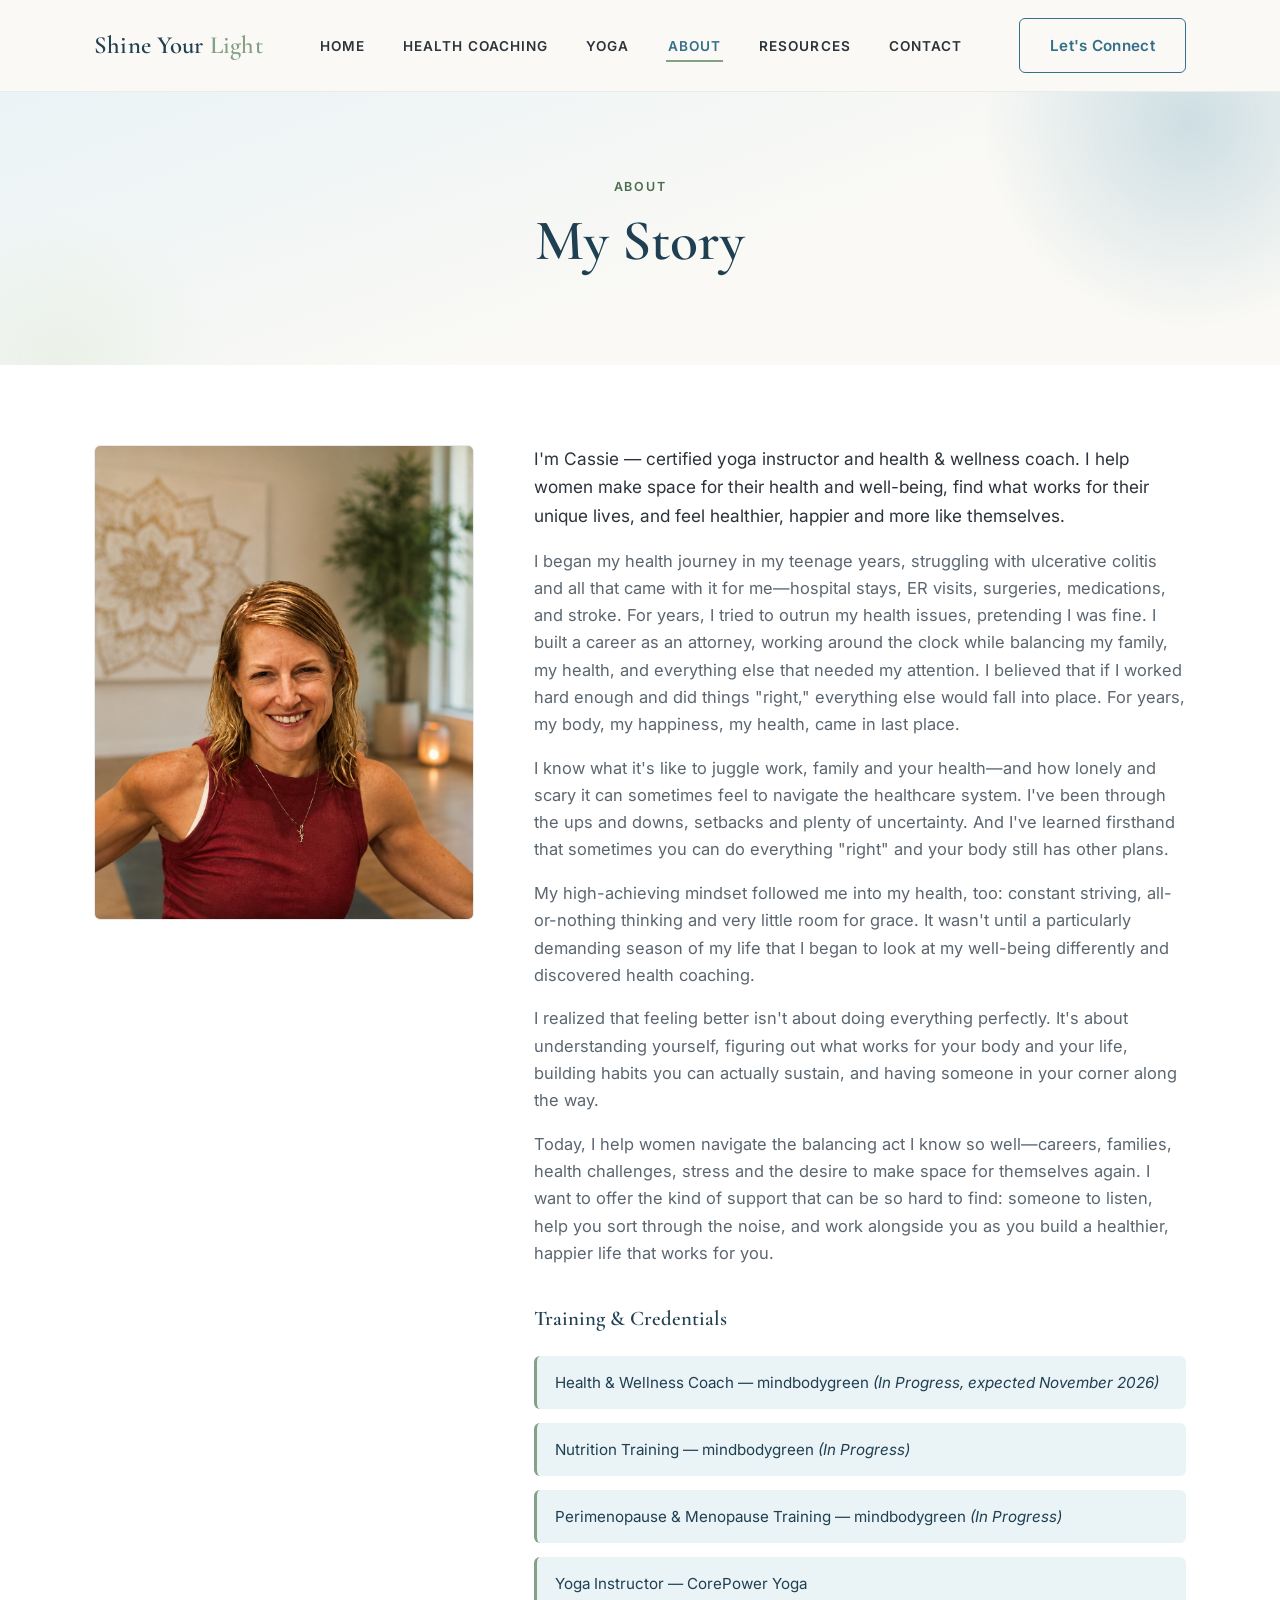
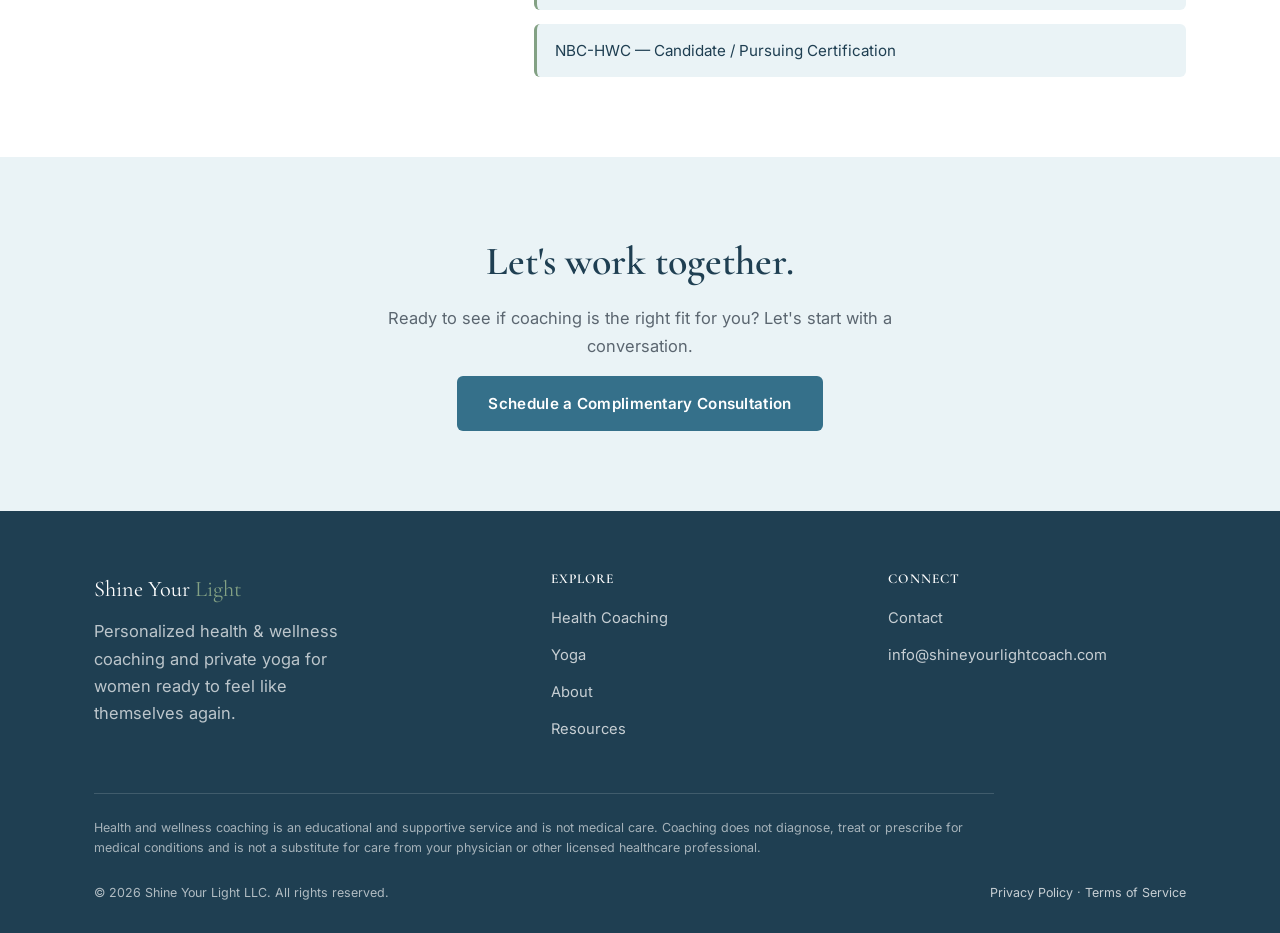
==== about.html @ 63ad8acf "Fix tense typo: "I believe" -> "I believed" Co-Authored-By: Claude Sonnet 5 <noreply@anthropic.com>" ====
<!DOCTYPE html>
<html lang="en">
<head>
<meta charset="UTF-8" />
<meta name="viewport" content="width=device-width, initial-scale=1.0" />
<title>About | Shine Your Light</title>
<link rel="preconnect" href="https://fonts.googleapis.com">
<link href="https://fonts.googleapis.com/css2?family=Cormorant+Garamond:wght@500;600;700&family=Inter:wght@400;500;600;700&display=swap" rel="stylesheet">
<link rel="stylesheet" href="css/style.css">
</head>
<body>

<a href="#main" class="skip-link">Skip to main content</a>

<header class="site-header">
  <div class="nav-wrap">
    <a href="index.html" class="logo">Shine Your <span>Light</span></a>
    <nav>
      <ul class="nav-links" id="primary-nav">
        <li><a href="index.html">Home</a></li>
        <li><a href="coaching.html">Health Coaching</a></li>
        <li><a href="yoga.html">Yoga</a></li>
        <li><a href="about.html" class="active">About</a></li>
        <li><a href="resources.html">Resources</a></li>
        <li><a href="contact.html">Contact</a></li>
      </ul>
    </nav>
    <div class="nav-cta">
      <a href="contact.html" class="btn btn-outline">Let's Connect</a>
      <button class="nav-toggle" aria-label="Toggle menu" aria-expanded="false" aria-controls="primary-nav">
        <span></span><span></span><span></span>
      </button>
    </div>
  </div>
</header>

<main id="main">

<section class="hero hero-sm">
  <div class="hero-inner">
    <div class="eyebrow">About</div>
    <h1>My Story</h1>
  </div>
</section>

<section class="section-alt">
  <div class="container">
    <div class="about-grid">
      <img class="about-photo" src="images/cassie-portrait.png" alt="Cassie Scherer smiling on a yoga mat">
      <div>
        <p style="font-size:1.08rem; color:var(--charcoal);">I'm Cassie &mdash; certified yoga instructor and health &amp; wellness coach. I help women make space for their health and well-being, find what works for their unique lives, and feel healthier, happier and more like themselves.</p>
        <p>I began my health journey in my teenage years, struggling with ulcerative colitis and all that came with it for me&mdash;hospital stays, ER visits, surgeries, medications, and stroke. For years, I tried to outrun my health issues, pretending I was fine. I built a career as an attorney, working around the clock while balancing my family, my health, and everything else that needed my attention. I believed that if I worked hard enough and did things "right," everything else would fall into place. For years, my body, my happiness, my health, came in last place.</p>
        <p>I know what it's like to juggle work, family and your health&mdash;and how lonely and scary it can sometimes feel to navigate the healthcare system. I've been through the ups and downs, setbacks and plenty of uncertainty. And I've learned firsthand that sometimes you can do everything "right" and your body still has other plans.</p>
        <p>My high-achieving mindset followed me into my health, too: constant striving, all-or-nothing thinking and very little room for grace. It wasn't until a particularly demanding season of my life that I began to look at my well-being differently and discovered health coaching.</p>
        <p>I realized that feeling better isn't about doing everything perfectly. It's about understanding yourself, figuring out what works for your body and your life, building habits you can actually sustain, and having someone in your corner along the way.</p>
        <p>Today, I help women navigate the balancing act I know so well&mdash;careers, families, health challenges, stress and the desire to make space for themselves again. I want to offer the kind of support that can be so hard to find: someone to listen, help you sort through the noise, and work alongside you as you build a healthier, happier life that works for you.</p>

        <h3 style="margin-top:40px;">Training &amp; Credentials</h3>
        <ul class="credentials">
          <li>Health &amp; Wellness Coach &mdash; mindbodygreen <em>(In Progress, expected November 2026)</em></li>
          <li>Nutrition Training &mdash; mindbodygreen <em>(In Progress)</em></li>
          <li>Perimenopause &amp; Menopause Training &mdash; mindbodygreen <em>(In Progress)</em></li>
          <li>Yoga Instructor &mdash; CorePower Yoga</li>
          <li>NBC-HWC &mdash; Candidate / Pursuing Certification</li>
        </ul>
      </div>
    </div>
  </div>
</section>

<section class="section-blue text-center">
  <div class="container" style="max-width:600px;">
    <h2>Let's work together.</h2>
    <p>Ready to see if coaching is the right fit for you? Let's start with a conversation.</p>
    <a href="contact.html" class="btn btn-primary">Schedule a Complimentary Consultation</a>
  </div>
</section>

</main>

<footer class="site-footer">
  <div class="container">
    <div class="footer-grid">
      <div>
        <div class="footer-logo">Shine Your <span>Light</span></div>
        <p style="color:rgba(255,255,255,0.7); max-width:280px;">Personalized health &amp; wellness coaching and private yoga for women ready to feel like themselves again.</p>
      </div>
      <div>
        <h4>Explore</h4>
        <ul>
          <li><a href="coaching.html">Health Coaching</a></li>
          <li><a href="yoga.html">Yoga</a></li>
          <li><a href="about.html">About</a></li>
          <li><a href="resources.html">Resources</a></li>
        </ul>
      </div>
      <div>
        <h4>Connect</h4>
        <ul>
          <li><a href="contact.html">Contact</a></li>
          <li><a href="mailto:info@shineyourlightcoach.com">info@shineyourlightcoach.com</a></li>
        </ul>
      </div>
    </div>
    <p class="footer-scope">Health and wellness coaching is an educational and supportive service and is not medical care. Coaching does not diagnose, treat or prescribe for medical conditions and is not a substitute for care from your physician or other licensed healthcare professional.</p>
    <div class="footer-bottom">
      <span>&copy; 2026 Shine Your Light LLC. All rights reserved.</span>
      <span><a href="privacy.html">Privacy Policy</a> &middot; <a href="terms.html">Terms of Service</a></span>
    </div>
  </div>
</footer>

<script src="js/script.js"></script>
</body>
</html>
---- css/style.css ----
/* ============================================
   Shine Your Light — Stylesheet
   Palette: soothing blue, warm ivory, muted sage
   ============================================ */

:root {
  /* Blues */
  --blue-deep: #1f3f52;
  --blue-primary: #35708a;
  --blue-mid: #5a8fa6;
  --blue-light: #a9c8d4;
  --blue-mist: #eaf3f6;

  /* Green (used sparingly) */
  --sage: #83a184;
  --sage-light: #e7eee3;
  --sage-text: #4d6b4e; /* darker variant for small text, meets 4.5:1 contrast on light backgrounds */

  /* Neutrals */
  --ivory: #faf9f5;
  --white: #ffffff;
  --charcoal: #2c333a;
  --charcoal-light: #5b6670;

  /* Type */
  --font-heading: 'Cormorant Garamond', Georgia, serif;
  --font-body: 'Inter', -apple-system, BlinkMacSystemFont, 'Segoe UI', sans-serif;

  --max-width: 1140px;
  --radius: 6px;
}

* { box-sizing: border-box; }

html { scroll-behavior: smooth; }

body {
  margin: 0;
  font-family: var(--font-body);
  color: var(--charcoal);
  background: var(--ivory);
  line-height: 1.65;
  font-size: 16.5px;
}

img { max-width: 100%; display: block; }

a { color: inherit; text-decoration: none; }

h1, h2, h3, h4 {
  font-family: var(--font-heading);
  font-weight: 600;
  color: var(--blue-deep);
  line-height: 1.2;
  margin: 0 0 0.5em;
}

h1 { font-size: clamp(2.4rem, 5vw, 3.6rem); font-weight: 600; }
h2 { font-size: clamp(1.8rem, 3.2vw, 2.5rem); }
h3 { font-size: 1.3rem; }

p { margin: 0 0 1em; color: var(--charcoal-light); }

.container {
  max-width: var(--max-width);
  margin: 0 auto;
  padding: 0 24px;
}

.eyebrow {
  display: inline-block;
  font-family: var(--font-body);
  font-size: 0.78rem;
  letter-spacing: 0.14em;
  text-transform: uppercase;
  color: var(--sage-text);
  font-weight: 600;
  margin-bottom: 0.75em;
}

/* ---------- Accessibility helpers ---------- */
.skip-link {
  position: absolute;
  left: -9999px;
  top: 0;
  z-index: 200;
  background: var(--blue-deep);
  color: var(--white);
  padding: 12px 20px;
  font-size: 0.9rem;
  font-weight: 600;
  border-radius: 0 0 var(--radius) 0;
}
.skip-link:focus {
  left: 0;
}

a:focus-visible,
button:focus-visible {
  outline: 2.5px solid var(--blue-primary);
  outline-offset: 2px;
}

/* ---------- Buttons ---------- */
.btn {
  display: inline-block;
  padding: 14px 30px;
  border-radius: var(--radius);
  font-size: 0.95rem;
  font-weight: 600;
  letter-spacing: 0.02em;
  cursor: pointer;
  border: 1.5px solid transparent;
  transition: all 0.2s ease;
}

.btn-primary {
  background: var(--blue-primary);
  color: var(--white);
}
.btn-primary:hover { background: var(--blue-deep); }

.btn-outline {
  background: transparent;
  border-color: var(--blue-primary);
  color: var(--blue-primary);
}
.btn-outline:hover {
  background: var(--blue-primary);
  color: var(--white);
}

.btn-light {
  background: var(--white);
  color: var(--blue-primary);
}
.btn-light:hover { background: var(--blue-mist); }

/* ---------- Header / Nav ---------- */
.site-header {
  position: sticky;
  top: 0;
  z-index: 100;
  background: rgba(250, 249, 245, 0.94);
  backdrop-filter: blur(6px);
  border-bottom: 1px solid rgba(31, 63, 82, 0.08);
}

.nav-wrap {
  display: flex;
  align-items: center;
  justify-content: space-between;
  padding: 18px 24px;
  max-width: var(--max-width);
  margin: 0 auto;
}

.logo {
  font-family: var(--font-heading);
  font-size: 1.55rem;
  font-weight: 600;
  color: var(--blue-deep);
  letter-spacing: 0.01em;
}
.logo span { color: var(--sage); }

.nav-links {
  display: flex;
  gap: 34px;
  list-style: none;
  margin: 0;
  padding: 0;
}

.nav-links a {
  font-size: 0.85rem;
  letter-spacing: 0.08em;
  text-transform: uppercase;
  font-weight: 600;
  color: var(--charcoal);
  padding: 6px 2px;
  border-bottom: 2px solid transparent;
  transition: border-color 0.2s, color 0.2s;
}

.nav-links a:hover,
.nav-links a.active {
  color: var(--blue-primary);
  border-bottom-color: var(--sage);
}

.nav-cta { display: flex; align-items: center; gap: 18px; }

.nav-toggle {
  display: none;
  flex-direction: column;
  gap: 5px;
  background: none;
  border: none;
  cursor: pointer;
  padding: 6px;
}
.nav-toggle span {
  width: 24px;
  height: 2px;
  background: var(--blue-deep);
  display: block;
}

/* ---------- Hero ---------- */
.hero {
  position: relative;
  overflow: hidden;
  padding: 110px 0 90px;
  background: linear-gradient(160deg, var(--blue-mist) 0%, var(--ivory) 60%);
  text-align: center;
}

.hero::before,
.hero::after {
  content: "";
  position: absolute;
  border-radius: 50%;
  filter: blur(0.5px);
  opacity: 0.55;
  z-index: 0;
}
.hero::before {
  width: 420px; height: 420px;
  background: radial-gradient(circle, var(--blue-light) 0%, transparent 70%);
  top: -180px; right: -120px;
}
.hero::after {
  width: 320px; height: 320px;
  background: radial-gradient(circle, var(--sage-light) 0%, transparent 70%);
  bottom: -160px; left: -100px;
  opacity: 0.7;
}

.hero-inner {
  position: relative;
  z-index: 1;
  max-width: 760px;
  margin: 0 auto;
  padding: 0 24px;
}

.hero.hero-sm { padding: 80px 0 60px; }

/* Photo hero variant — real photography, color-graded blue via a light tint
   (kept subtle so text/labels printed in the photos stay legible) */
.hero-photo {
  background-size: cover;
  background-position: center;
  color: var(--white);
}
.hero-photo::before,
.hero-photo::after { display: none; }
.hero-photo .overlay {
  position: absolute;
  inset: 0;
  z-index: 0;
  mix-blend-mode: multiply;
  background:
    linear-gradient(165deg, rgba(31,63,82,0.4) 0%, rgba(53,112,138,0.28) 50%, rgba(31,63,82,0.42) 100%);
}
.hero-photo .hero-inner { z-index: 1; }
.hero-photo .eyebrow { color: var(--blue-light); text-shadow: 0 1px 6px rgba(15,30,40,0.5); }
.hero-photo h1 { color: var(--white); text-shadow: 0 2px 16px rgba(15,30,40,0.55), 0 1px 4px rgba(15,30,40,0.6); }
.hero-photo p.lead { color: rgba(255,255,255,0.95); text-shadow: 0 1px 8px rgba(15,30,40,0.55); }

/* Standalone photo strip — full-width image with no overlaid text, used
   below a text-only hero so on-photo text (e.g. mug wording, book titles)
   always stays fully visible without competing with headline copy for
   the same space. `aspect-ratio` is set per-image inline so the section
   exactly matches the photo's shape at every viewport width — with
   background-size:contain that means zero cropping AND zero empty
   letterbox space (no leftover padding to show through). */
.photo-strip {
  position: relative;
  background-size: contain;
  background-repeat: no-repeat;
  background-position: center;
  padding: 0;
}
.photo-strip .overlay {
  position: absolute;
  inset: 0;
  mix-blend-mode: multiply;
  background: linear-gradient(165deg, rgba(31,63,82,0.4) 0%, rgba(53,112,138,0.28) 50%, rgba(31,63,82,0.42) 100%);
}

/* Photo section band — used for supporting lifestyle imagery */
.section-photo {
  position: relative;
  background-size: cover;
  background-position: center;
  color: var(--white);
}
.section-photo .overlay {
  position: absolute;
  inset: 0;
  mix-blend-mode: multiply;
  background: linear-gradient(165deg, rgba(31,63,82,0.42) 0%, rgba(53,112,138,0.3) 50%, rgba(31,63,82,0.44) 100%);
}
.section-photo .container { position: relative; z-index: 1; }
.section-photo h2 { color: var(--white); text-shadow: 0 2px 16px rgba(15,30,40,0.55), 0 1px 4px rgba(15,30,40,0.6); }
.section-photo p { color: rgba(255,255,255,0.95); text-shadow: 0 1px 8px rgba(15,30,40,0.55); }

.hero p.lead {
  font-size: 1.15rem;
  max-width: 620px;
  margin: 0 auto 2em;
}

/* ---------- Sections ---------- */
section { padding: 80px 0; }
.section-alt { background: var(--white); }
.section-blue { background: var(--blue-mist); }
.section-deep {
  background: var(--blue-deep);
  color: var(--white);
}
.section-deep h2, .section-deep h3 { color: var(--white); }
.section-deep p { color: rgba(255,255,255,0.85); }

.section-head {
  text-align: center;
  max-width: 680px;
  margin: 0 auto 56px;
}

.text-center { text-align: center; }

/* ---------- Cards / Grid ---------- */
.grid {
  display: grid;
  gap: 28px;
  grid-template-columns: repeat(3, 1fr);
}
.grid-2 { grid-template-columns: repeat(2, 1fr); }

.card {
  background: var(--white);
  border-radius: var(--radius);
  padding: 34px 30px;
  border: 1px solid rgba(31, 63, 82, 0.08);
  transition: box-shadow 0.25s, transform 0.25s;
}
.card:hover {
  box-shadow: 0 14px 34px rgba(31, 63, 82, 0.1);
  transform: translateY(-3px);
}

.card .leaf-icon { margin-bottom: 14px; }

.card h3 { margin-bottom: 0.5em; }
.card p { margin-bottom: 0; font-size: 0.96rem; }

/* Process steps */
.steps {
  display: grid;
  grid-template-columns: repeat(3, 1fr);
  gap: 32px;
  position: relative;
}
.step {
  text-align: center;
  padding: 10px;
}
.step-num {
  width: 46px; height: 46px;
  border-radius: 50%;
  background: var(--blue-mist);
  color: var(--blue-primary);
  border: 1.5px solid var(--blue-light);
  display: flex; align-items: center; justify-content: center;
  font-family: var(--font-heading);
  font-weight: 600;
  margin: 0 auto 16px;
}

/* Callout box */
.callout {
  background: var(--sage-light);
  border: 1px solid rgba(131, 161, 132, 0.35);
  border-radius: var(--radius);
  padding: 38px 40px;
  display: flex;
  align-items: center;
  justify-content: space-between;
  gap: 24px;
  flex-wrap: wrap;
}
.callout h3 { margin-bottom: 4px; }
.callout p { margin-bottom: 0; }

/* Program cards */
.program-card {
  background: var(--white);
  border-radius: var(--radius);
  padding: 44px;
  border: 1px solid rgba(31,63,82,0.08);
}
.program-card.featured {
  border: 2px solid var(--blue-primary);
  position: relative;
}
.badge {
  display: inline-block;
  background: var(--blue-primary);
  color: var(--white);
  font-size: 0.7rem;
  letter-spacing: 0.08em;
  text-transform: uppercase;
  font-weight: 700;
  padding: 5px 12px;
  border-radius: 30px;
  margin-bottom: 18px;
}
.badge-outline {
  background: transparent;
  border: 1.5px solid var(--sage);
  color: var(--sage-text);
}
.program-card ul {
  list-style: none;
  padding: 0;
  margin: 22px 0 28px;
}
.program-card li {
  padding: 9px 0 9px 28px;
  position: relative;
  color: var(--charcoal-light);
  border-bottom: 1px solid rgba(31,63,82,0.06);
}
.program-card li:last-child { border-bottom: none; }
.program-card li::before {
  content: "";
  position: absolute;
  left: 0; top: 16px;
  width: 8px; height: 8px;
  border-radius: 50%;
  background: var(--sage);
}

/* About */
.about-grid {
  display: grid;
  grid-template-columns: 380px 1fr;
  gap: 60px;
  align-items: start;
}
.about-photo {
  width: 100%;
  aspect-ratio: 4/5;
  object-fit: cover;
  object-position: center top;
  border-radius: var(--radius);
  border: 1px solid rgba(31,63,82,0.1);
}

.credentials {
  list-style: none;
  padding: 0;
  margin: 24px 0 0;
  display: grid;
  gap: 14px;
}
.credentials li {
  padding: 14px 18px;
  background: var(--blue-mist);
  border-radius: var(--radius);
  font-size: 0.95rem;
  color: var(--blue-deep);
  border-left: 3px solid var(--sage);
}

/* Contact */
.contact-grid {
  display: grid;
  grid-template-columns: 1fr 1fr;
  gap: 60px;
}
.form-group { margin-bottom: 20px; }
.form-group label {
  display: block;
  font-size: 0.85rem;
  font-weight: 600;
  margin-bottom: 6px;
  color: var(--blue-deep);
}
.form-group input,
.form-group textarea {
  width: 100%;
  padding: 12px 14px;
  border: 1.5px solid var(--blue-light);
  border-radius: var(--radius);
  font-family: var(--font-body);
  font-size: 0.95rem;
  background: var(--white);
  color: var(--charcoal);
}
.form-group input:focus,
.form-group textarea:focus {
  outline: none;
  border-color: var(--blue-primary);
  box-shadow: 0 0 0 3px rgba(53, 112, 138, 0.3);
}

.contact-info-card {
  background: var(--blue-mist);
  border-radius: var(--radius);
  padding: 36px;
}
.contact-info-card h3 { margin-bottom: 18px; }
.contact-info-card .info-row {
  margin-bottom: 16px;
  font-size: 0.95rem;
}
.contact-info-card .info-row strong {
  display: block;
  color: var(--blue-deep);
  font-size: 0.78rem;
  letter-spacing: 0.06em;
  text-transform: uppercase;
  margin-bottom: 3px;
}

.note-placeholder {
  font-size: 0.82rem;
  color: var(--charcoal-light);
  background: rgba(255,255,255,0.6);
  border: 1px dashed var(--blue-light);
  border-radius: var(--radius);
  padding: 10px 14px;
  margin-top: 10px;
}

/* Resources */
.resource-card {
  text-align: center;
  padding-top: 40px;
}
.coming-soon-tag {
  display: inline-block;
  font-size: 0.7rem;
  letter-spacing: 0.08em;
  text-transform: uppercase;
  color: var(--sage-text);
  font-weight: 700;
  border: 1px solid var(--sage);
  border-radius: 30px;
  padding: 4px 12px;
  margin-bottom: 14px;
}

/* ---------- Scope statement ---------- */
.scope-statement {
  font-size: 0.82rem;
  color: var(--charcoal-light);
  max-width: 760px;
  margin: 0 auto;
  padding-top: 28px;
  border-top: 1px solid rgba(31,63,82,0.12);
  text-align: center;
}

/* ---------- Footer ---------- */
.site-footer {
  background: var(--blue-deep);
  color: rgba(255,255,255,0.85);
  padding: 60px 0 30px;
}
.footer-grid {
  display: grid;
  grid-template-columns: 1.4fr 1fr 1fr;
  gap: 40px;
  margin-bottom: 40px;
}
.footer-logo {
  font-family: var(--font-heading);
  font-size: 1.4rem;
  color: var(--white);
  margin-bottom: 10px;
}
.footer-logo span { color: var(--sage); }
.footer-grid h4 {
  color: var(--white);
  font-size: 0.85rem;
  letter-spacing: 0.08em;
  text-transform: uppercase;
  margin-bottom: 16px;
}
.footer-grid ul { list-style: none; padding: 0; margin: 0; }
.footer-grid li { margin-bottom: 10px; }
.footer-grid a { color: rgba(255,255,255,0.75); font-size: 0.92rem; }
.footer-grid a:hover { color: var(--white); }

.footer-scope {
  font-size: 0.78rem;
  color: rgba(255,255,255,0.6);
  border-top: 1px solid rgba(255,255,255,0.15);
  padding-top: 24px;
  max-width: 900px;
}

.footer-bottom {
  margin-top: 24px;
  font-size: 0.78rem;
  color: rgba(255,255,255,0.65);
  display: flex;
  justify-content: space-between;
  flex-wrap: wrap;
  gap: 10px;
}
.footer-bottom a { color: rgba(255,255,255,0.75); }
.footer-bottom a:hover { color: var(--white); }

/* ---------- Responsive ---------- */
@media (max-width: 900px) {
  .grid { grid-template-columns: repeat(2, 1fr); }
  .about-grid { grid-template-columns: 1fr; }
  .about-photo { max-width: 340px; margin: 0 auto; }
  .contact-grid { grid-template-columns: 1fr; }
  .footer-grid { grid-template-columns: 1fr 1fr; }
  .steps { grid-template-columns: 1fr; }
}

@media (max-width: 720px) {
  .nav-links, .nav-cta .btn-outline { display: none; }
  .nav-toggle { display: flex; }
  .nav-wrap.open .nav-links {
    display: flex;
    flex-direction: column;
    position: absolute;
    top: 100%; left: 0; right: 0;
    background: var(--ivory);
    padding: 20px 24px;
    gap: 18px;
    border-bottom: 1px solid rgba(31,63,82,0.1);
  }
  .grid { grid-template-columns: 1fr; }
  .footer-grid { grid-template-columns: 1fr; }
  .callout { flex-direction: column; align-items: flex-start; text-align: left; }
  section { padding: 60px 0; }
  .hero { padding: 90px 0 60px; }
}
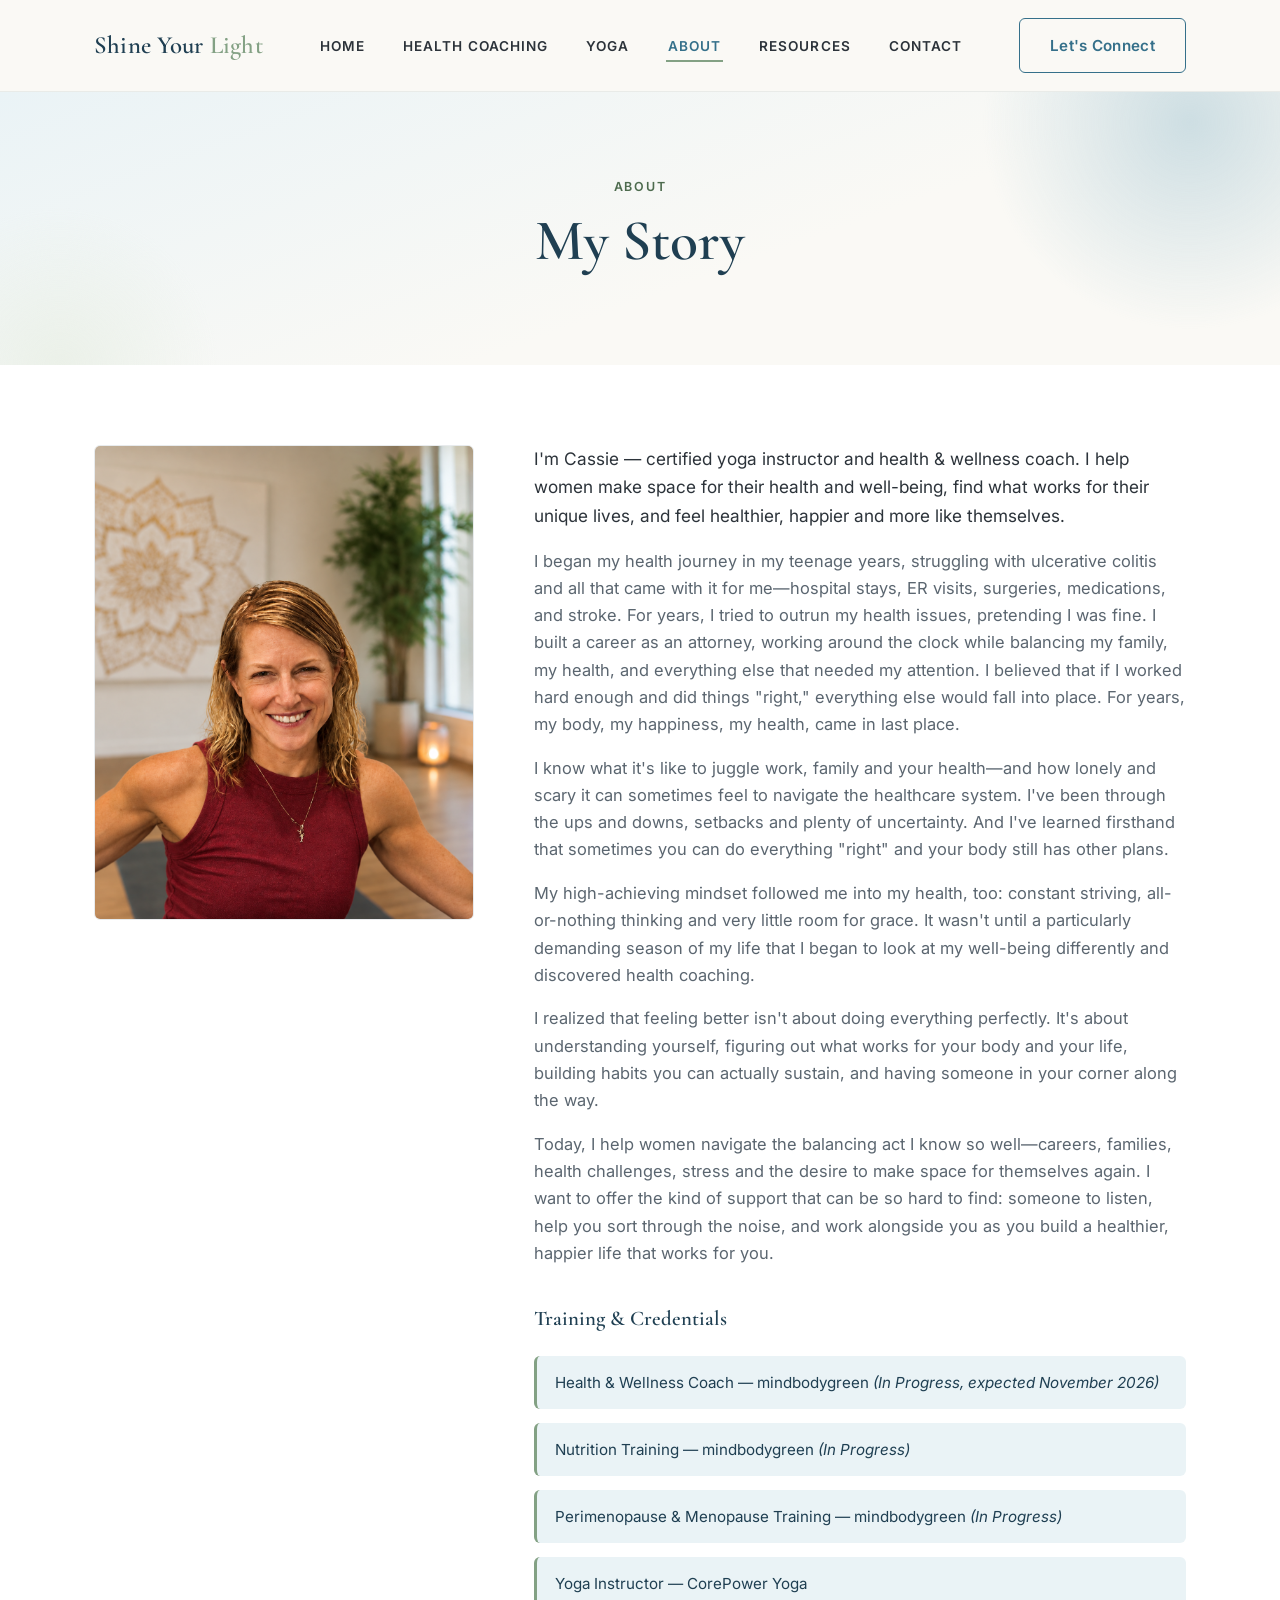
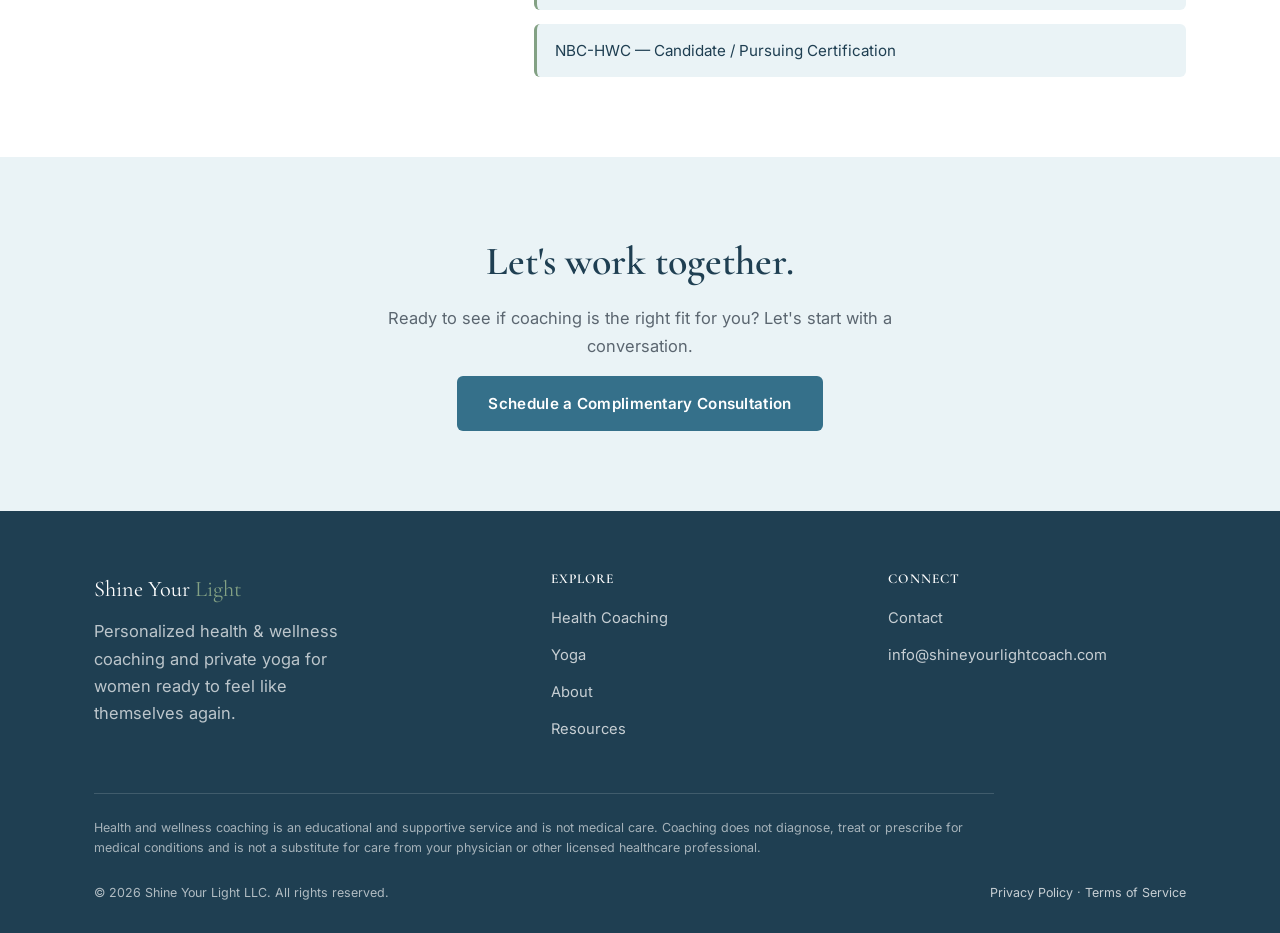
==== commit 41631ee2: "Update About page portrait with new photo Co-Authored-By: Claude Sonnet 5 <noreply@anthropic.com>" ====
--- a/about.html
+++ b/about.html
@@ -46,7 +46,7 @@
 <section class="section-alt">
   <div class="container">
     <div class="about-grid">
-      <img class="about-photo" src="images/cassie-portrait.png" alt="Cassie Scherer smiling on a yoga mat">
+      <img class="about-photo" src="images/cassie-portrait-2.png" alt="Cassie Scherer smiling in a yoga pose">
       <div>
         <p style="font-size:1.08rem; color:var(--charcoal);">I'm Cassie &mdash; certified yoga instructor and health &amp; wellness coach. I help women make space for their health and well-being, find what works for their unique lives, and feel healthier, happier and more like themselves.</p>
         <p>I began my health journey in my teenage years, struggling with ulcerative colitis and all that came with it for me&mdash;hospital stays, ER visits, surgeries, medications, and stroke. For years, I tried to outrun my health issues, pretending I was fine. I built a career as an attorney, working around the clock while balancing my family, my health, and everything else that needed my attention. I believed that if I worked hard enough and did things "right," everything else would fall into place. For years, my body, my happiness, my health, came in last place.</p>
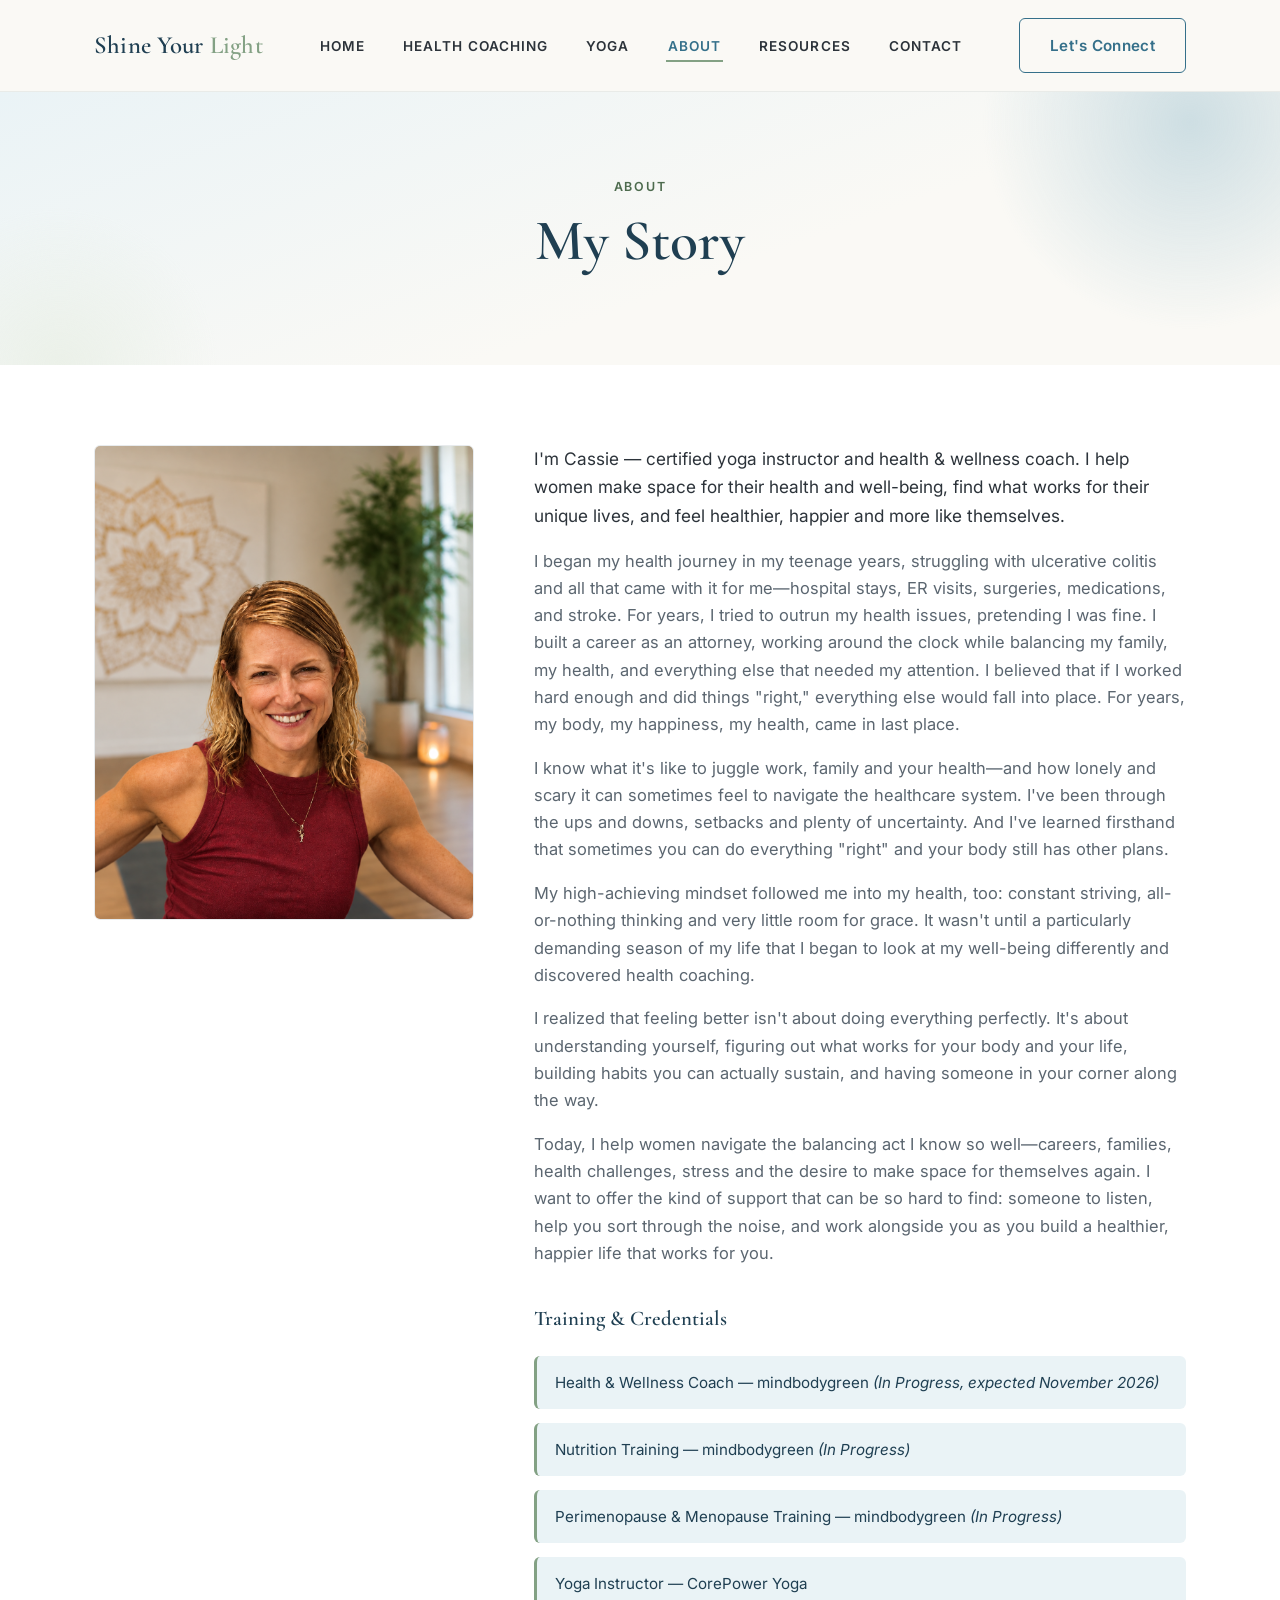
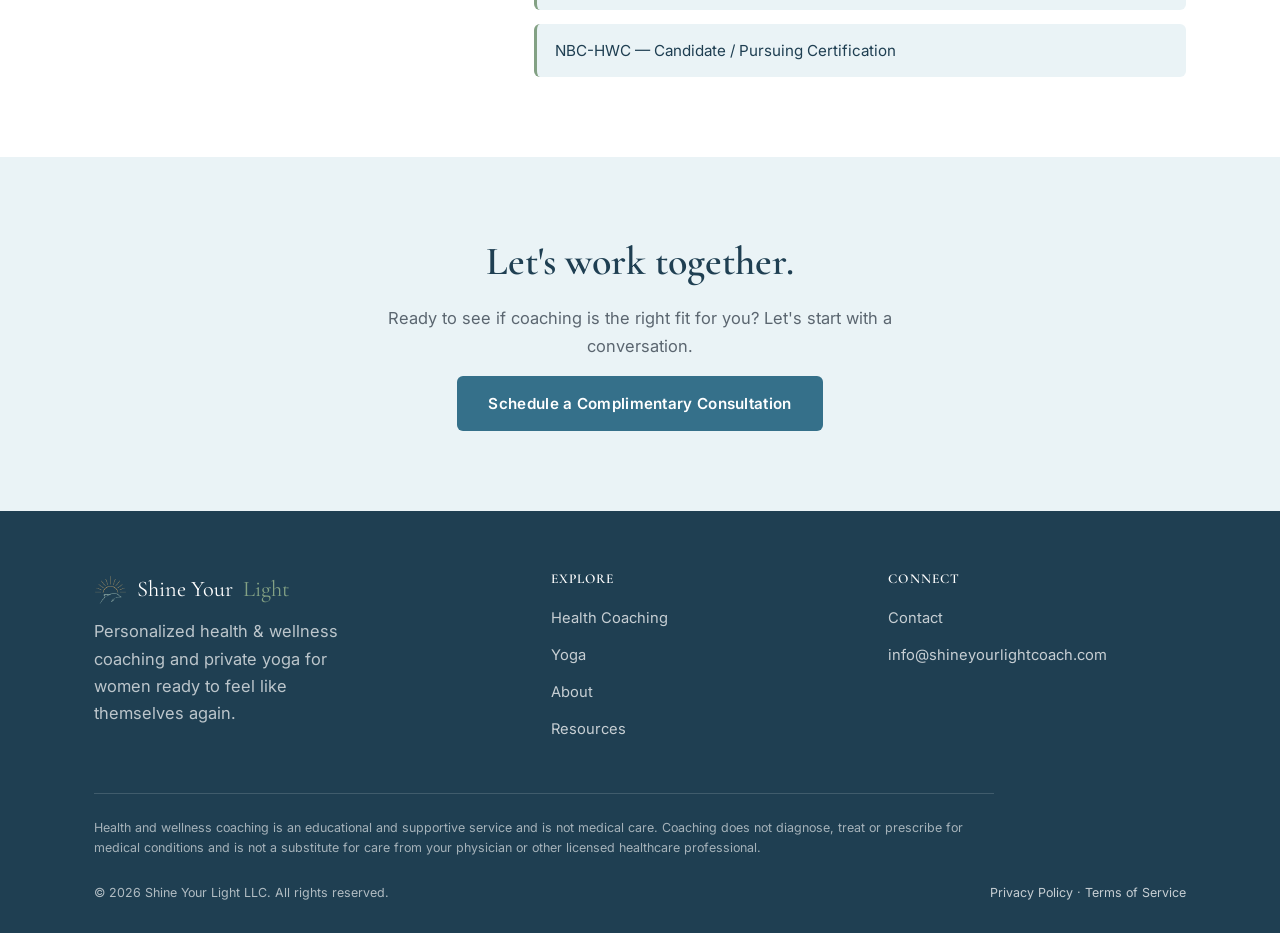
==== commit 075dda2b: "Add the dolphin + sun logo icon as favicon and footer wordmark accent Extracted the icon (no text) f" ====
--- a/about.html
+++ b/about.html
@@ -4,6 +4,8 @@
 <meta charset="UTF-8" />
 <meta name="viewport" content="width=device-width, initial-scale=1.0" />
 <title>About | Shine Your Light</title>
+<link rel="icon" type="image/png" href="images/favicon.png">
+<link rel="apple-touch-icon" href="images/apple-touch-icon.png">
 <link rel="preconnect" href="https://fonts.googleapis.com">
 <link href="https://fonts.googleapis.com/css2?family=Cormorant+Garamond:wght@500;600;700&family=Inter:wght@400;500;600;700&display=swap" rel="stylesheet">
 <link rel="stylesheet" href="css/style.css">
@@ -82,7 +84,7 @@
   <div class="container">
     <div class="footer-grid">
       <div>
-        <div class="footer-logo">Shine Your <span>Light</span></div>
+        <div class="footer-logo"><img src="images/logo-icon.png" alt="" class="footer-logo-icon">Shine Your <span>Light</span></div>
         <p style="color:rgba(255,255,255,0.7); max-width:280px;">Personalized health &amp; wellness coaching and private yoga for women ready to feel like themselves again.</p>
       </div>
       <div>
--- a/css/style.css
+++ b/css/style.css
@@ -579,12 +579,20 @@
   margin-bottom: 40px;
 }
 .footer-logo {
+  display: flex;
+  align-items: center;
+  gap: 10px;
   font-family: var(--font-heading);
   font-size: 1.4rem;
   color: var(--white);
   margin-bottom: 10px;
 }
 .footer-logo span { color: var(--sage); }
+.footer-logo-icon {
+  height: 30px;
+  width: auto;
+  opacity: 0.9;
+}
 .footer-grid h4 {
   color: var(--white);
   font-size: 0.85rem;
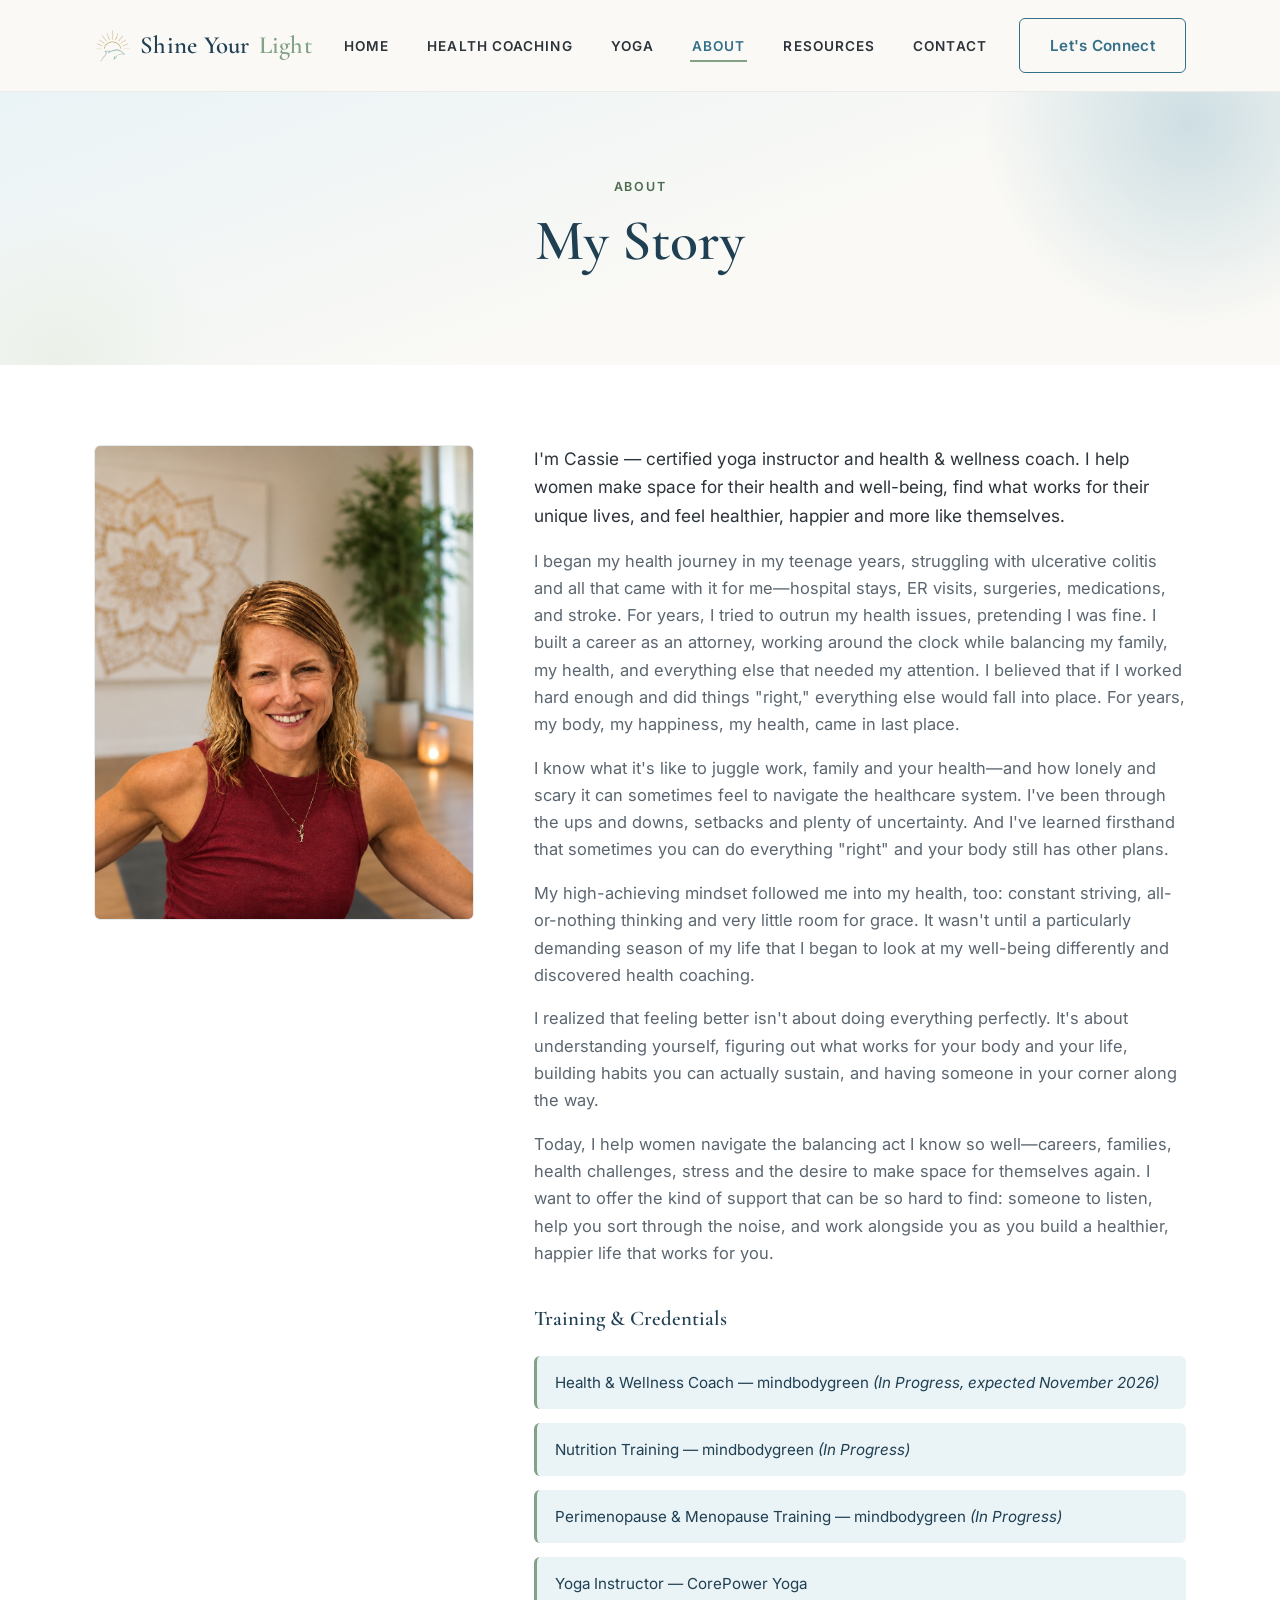
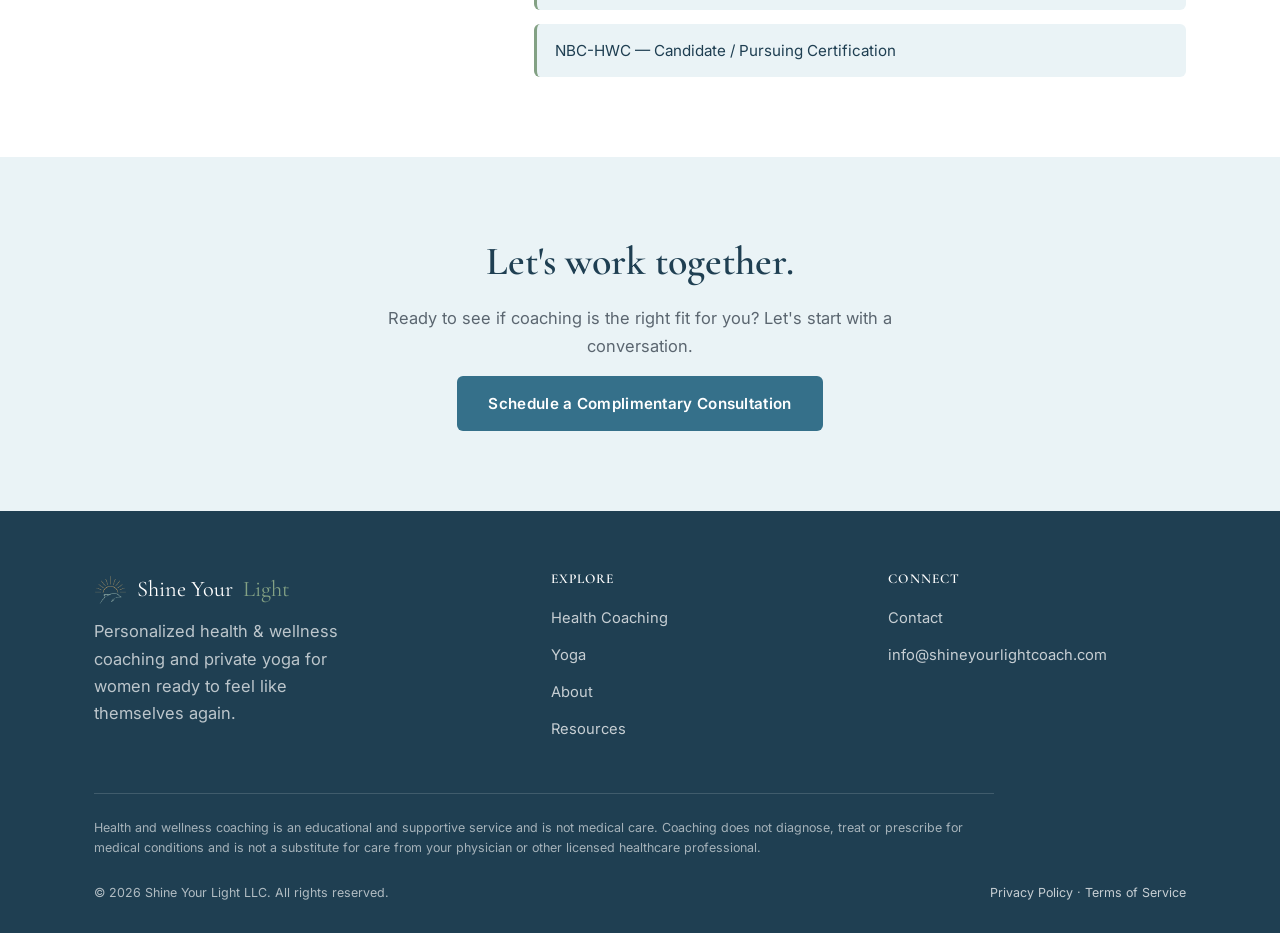
==== commit 247f825d: "Add logo icon to the header nav on every page Co-Authored-By: Claude Sonnet 5 <noreply@anthropic.com" ====
--- a/about.html
+++ b/about.html
@@ -16,7 +16,7 @@
 
 <header class="site-header">
   <div class="nav-wrap">
-    <a href="index.html" class="logo">Shine Your <span>Light</span></a>
+    <a href="index.html" class="logo"><img src="images/logo-icon.png" alt="" class="nav-logo-icon">Shine Your <span>Light</span></a>
     <nav>
       <ul class="nav-links" id="primary-nav">
         <li><a href="index.html">Home</a></li>
--- a/css/style.css
+++ b/css/style.css
@@ -156,6 +156,9 @@
 }
 
 .logo {
+  display: flex;
+  align-items: center;
+  gap: 9px;
   font-family: var(--font-heading);
   font-size: 1.55rem;
   font-weight: 600;
@@ -163,6 +166,10 @@
   letter-spacing: 0.01em;
 }
 .logo span { color: var(--sage); }
+.nav-logo-icon {
+  height: 34px;
+  width: auto;
+}
 
 .nav-links {
   display: flex;
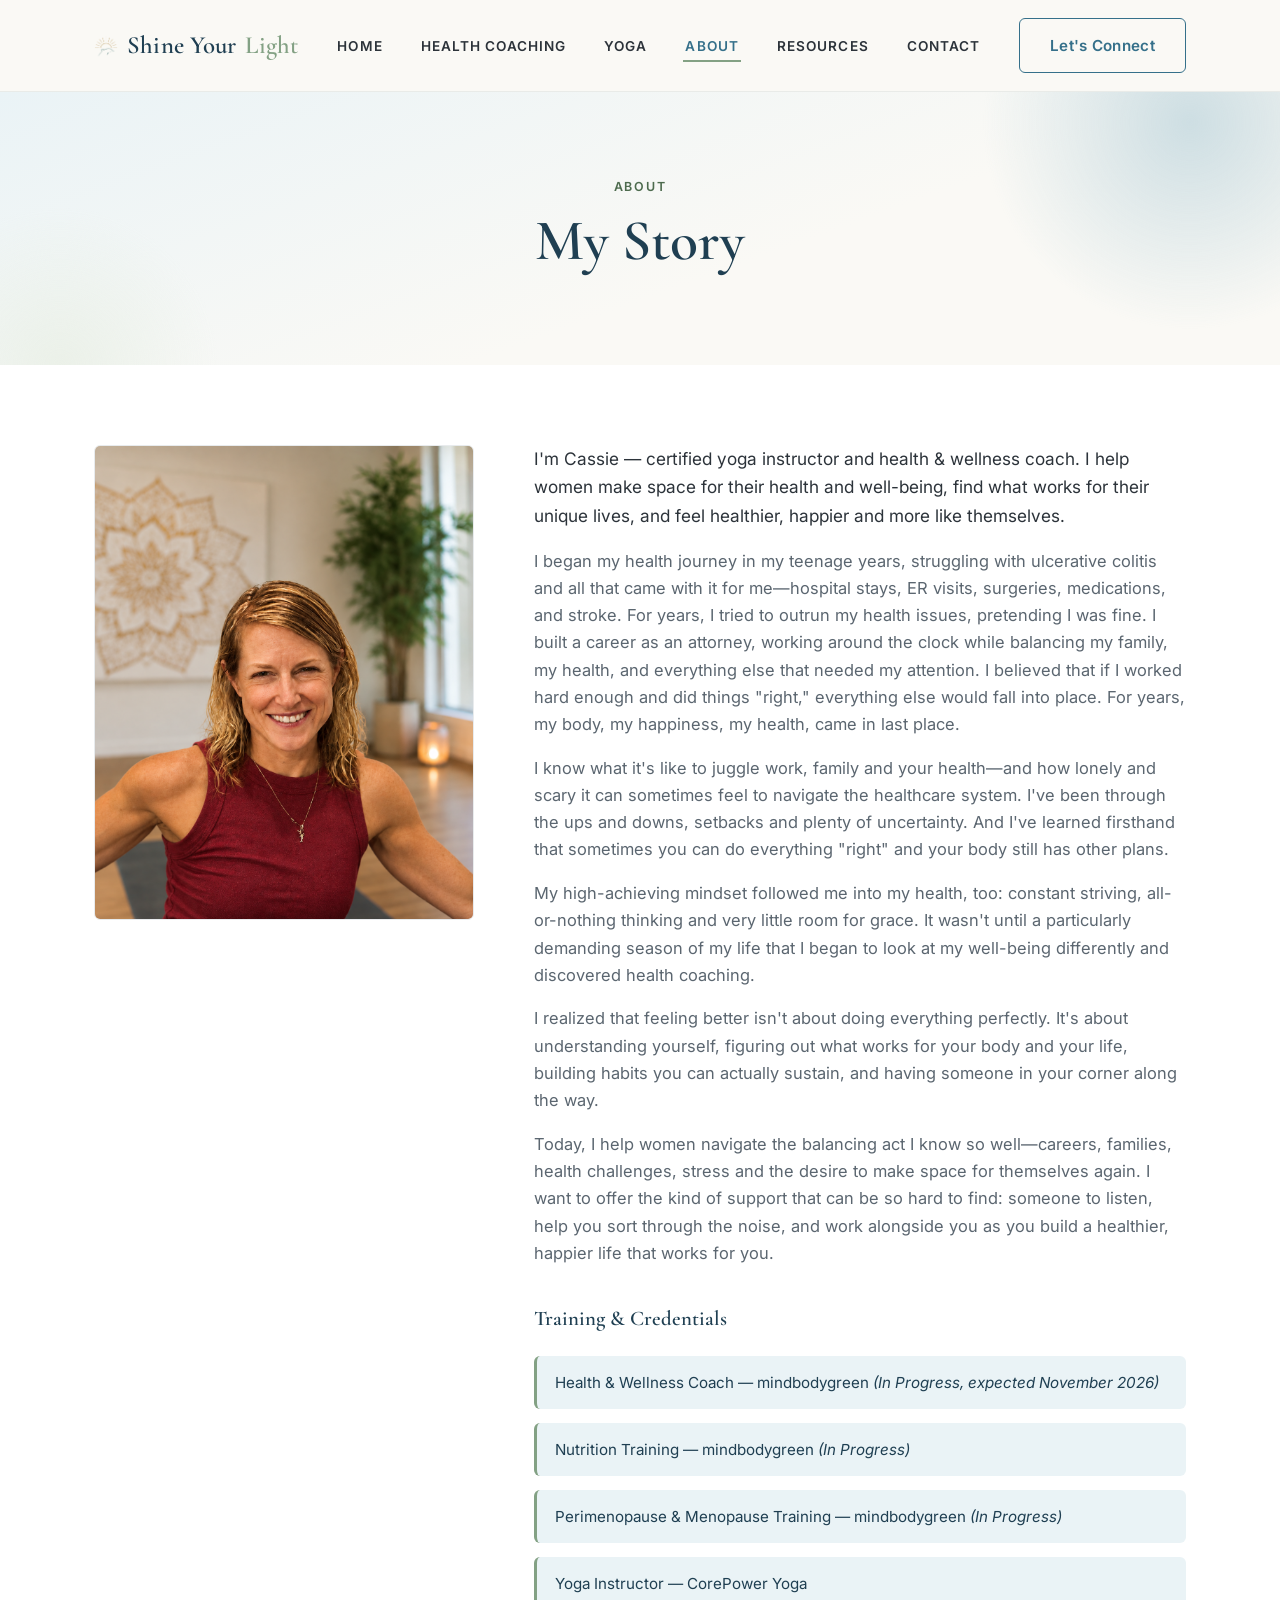
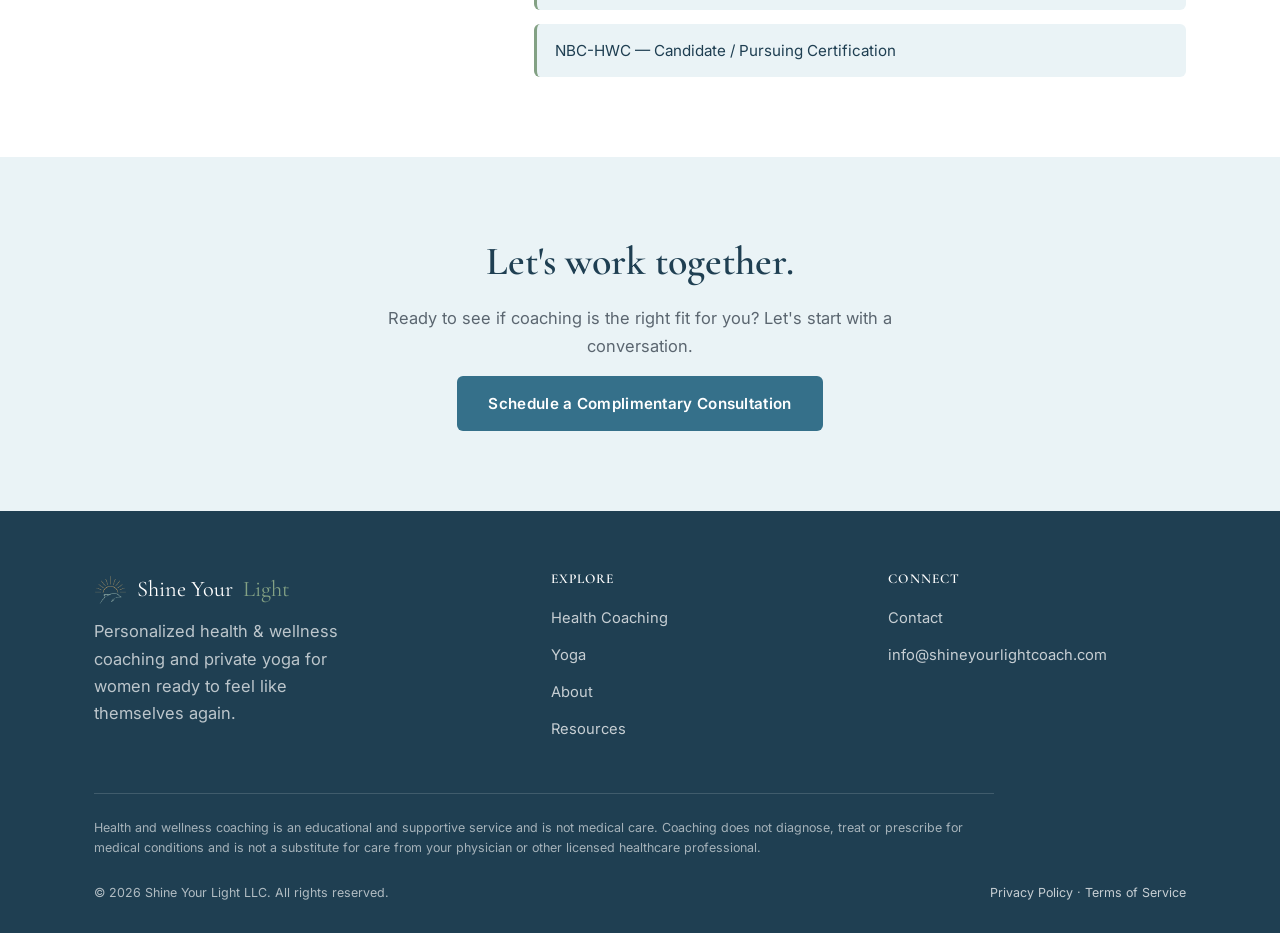
==== commit dfc4eb83: "Shrink header logo icon and cache-bust the stylesheet The nav icon was rendering too large on some v" ====
--- a/about.html
+++ b/about.html
@@ -8,7 +8,7 @@
 <link rel="apple-touch-icon" href="images/apple-touch-icon.png">
 <link rel="preconnect" href="https://fonts.googleapis.com">
 <link href="https://fonts.googleapis.com/css2?family=Cormorant+Garamond:wght@500;600;700&family=Inter:wght@400;500;600;700&display=swap" rel="stylesheet">
-<link rel="stylesheet" href="css/style.css">
+<link rel="stylesheet" href="css/style.css?v=3">
 </head>
 <body>
 
--- a/css/style.css
+++ b/css/style.css
@@ -167,7 +167,7 @@
 }
 .logo span { color: var(--sage); }
 .nav-logo-icon {
-  height: 34px;
+  height: 22px;
   width: auto;
 }
 
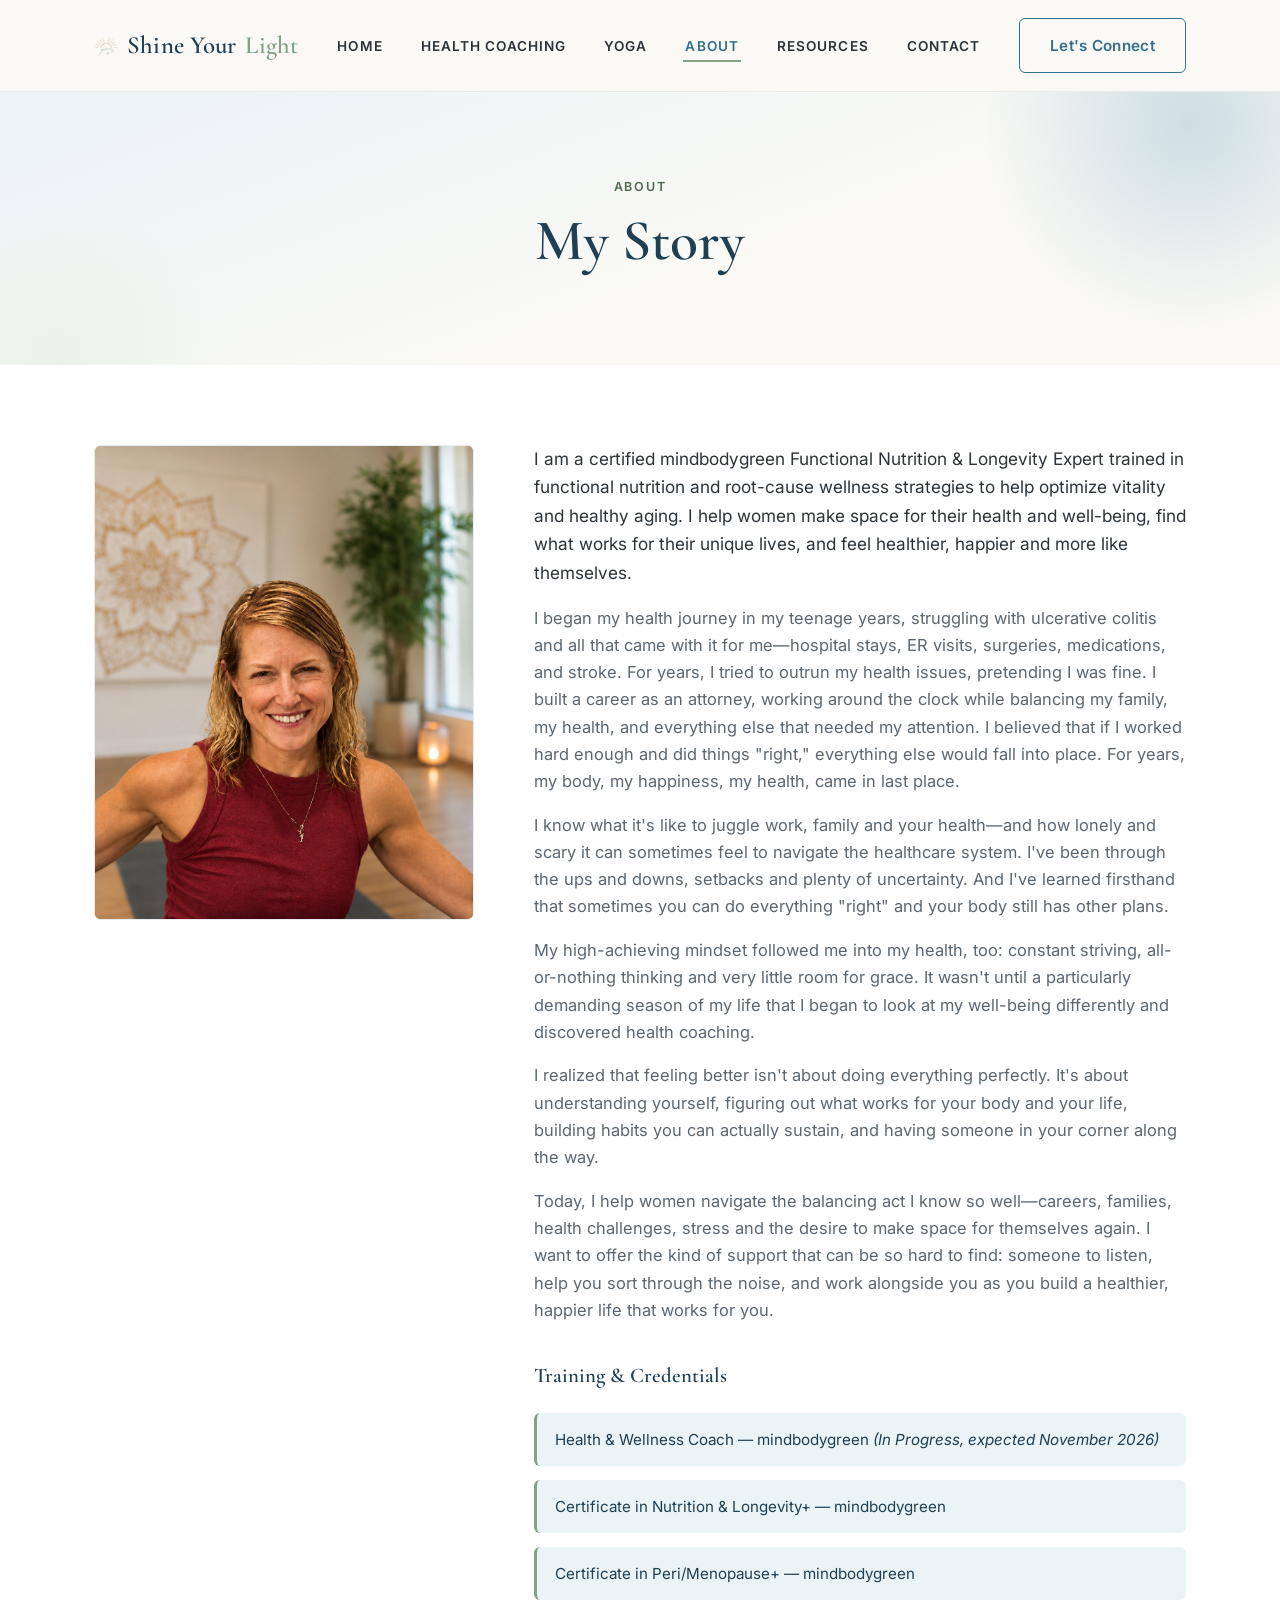
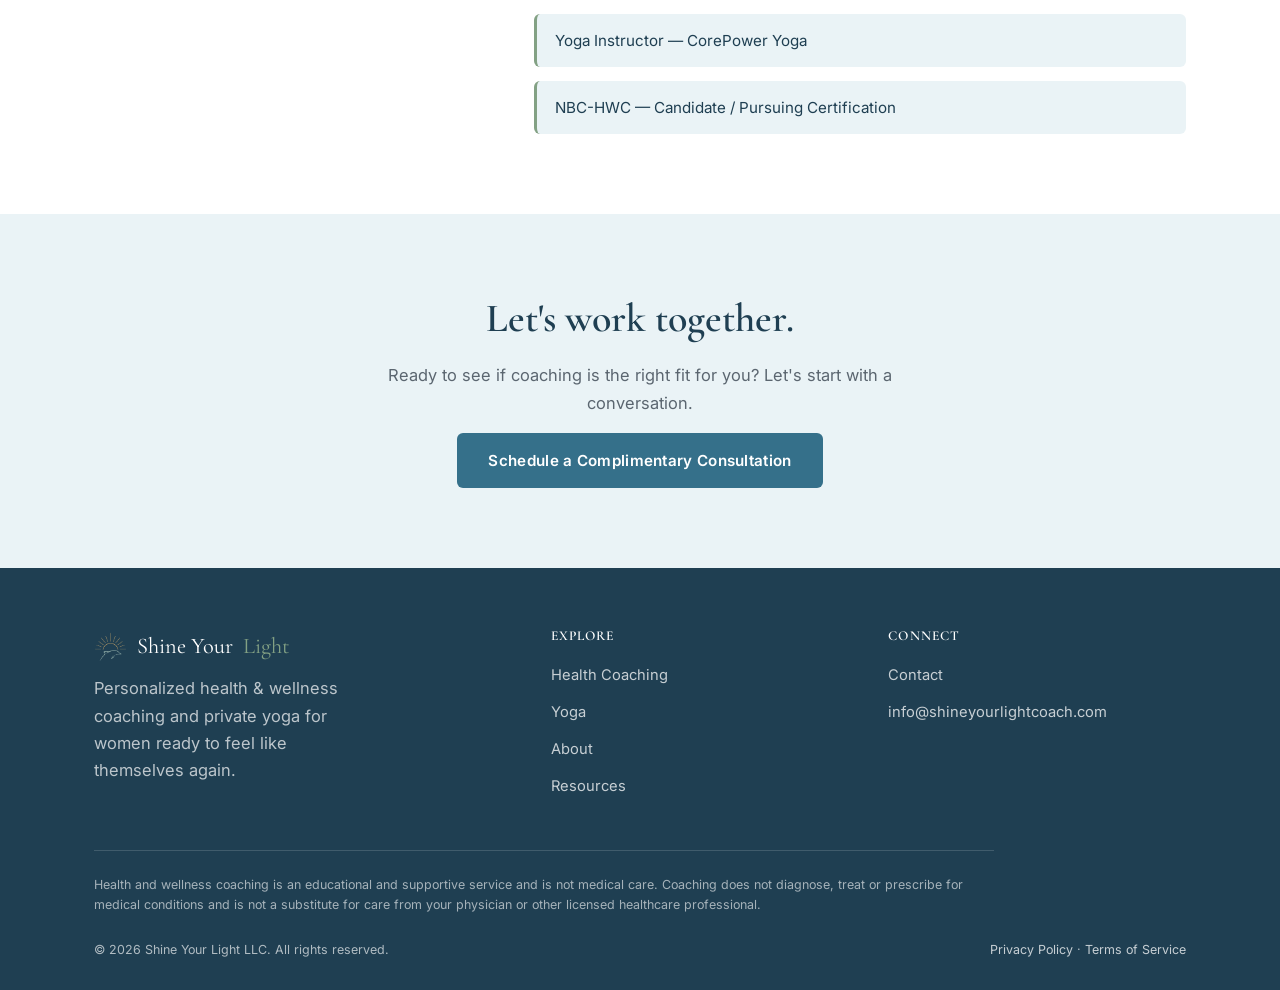
==== commit 9c4f3aea: "Update About bio opener and mark two mindbodygreen certs complete Cassie has now completed her Nutri" ====
--- a/about.html
+++ b/about.html
@@ -50,7 +50,7 @@
     <div class="about-grid">
       <img class="about-photo" src="images/cassie-portrait-2.png" alt="Cassie Scherer smiling in a yoga pose">
       <div>
-        <p style="font-size:1.08rem; color:var(--charcoal);">I'm Cassie &mdash; certified yoga instructor and health &amp; wellness coach. I help women make space for their health and well-being, find what works for their unique lives, and feel healthier, happier and more like themselves.</p>
+        <p style="font-size:1.08rem; color:var(--charcoal);">I am a certified mindbodygreen Functional Nutrition &amp; Longevity Expert trained in functional nutrition and root-cause wellness strategies to help optimize vitality and healthy aging. I help women make space for their health and well-being, find what works for their unique lives, and feel healthier, happier and more like themselves.</p>
         <p>I began my health journey in my teenage years, struggling with ulcerative colitis and all that came with it for me&mdash;hospital stays, ER visits, surgeries, medications, and stroke. For years, I tried to outrun my health issues, pretending I was fine. I built a career as an attorney, working around the clock while balancing my family, my health, and everything else that needed my attention. I believed that if I worked hard enough and did things "right," everything else would fall into place. For years, my body, my happiness, my health, came in last place.</p>
         <p>I know what it's like to juggle work, family and your health&mdash;and how lonely and scary it can sometimes feel to navigate the healthcare system. I've been through the ups and downs, setbacks and plenty of uncertainty. And I've learned firsthand that sometimes you can do everything "right" and your body still has other plans.</p>
         <p>My high-achieving mindset followed me into my health, too: constant striving, all-or-nothing thinking and very little room for grace. It wasn't until a particularly demanding season of my life that I began to look at my well-being differently and discovered health coaching.</p>
@@ -60,8 +60,8 @@
         <h3 style="margin-top:40px;">Training &amp; Credentials</h3>
         <ul class="credentials">
           <li>Health &amp; Wellness Coach &mdash; mindbodygreen <em>(In Progress, expected November 2026)</em></li>
-          <li>Nutrition Training &mdash; mindbodygreen <em>(In Progress)</em></li>
-          <li>Perimenopause &amp; Menopause Training &mdash; mindbodygreen <em>(In Progress)</em></li>
+          <li>Certificate in Nutrition &amp; Longevity+ &mdash; mindbodygreen</li>
+          <li>Certificate in Peri/Menopause+ &mdash; mindbodygreen</li>
           <li>Yoga Instructor &mdash; CorePower Yoga</li>
           <li>NBC-HWC &mdash; Candidate / Pursuing Certification</li>
         </ul>
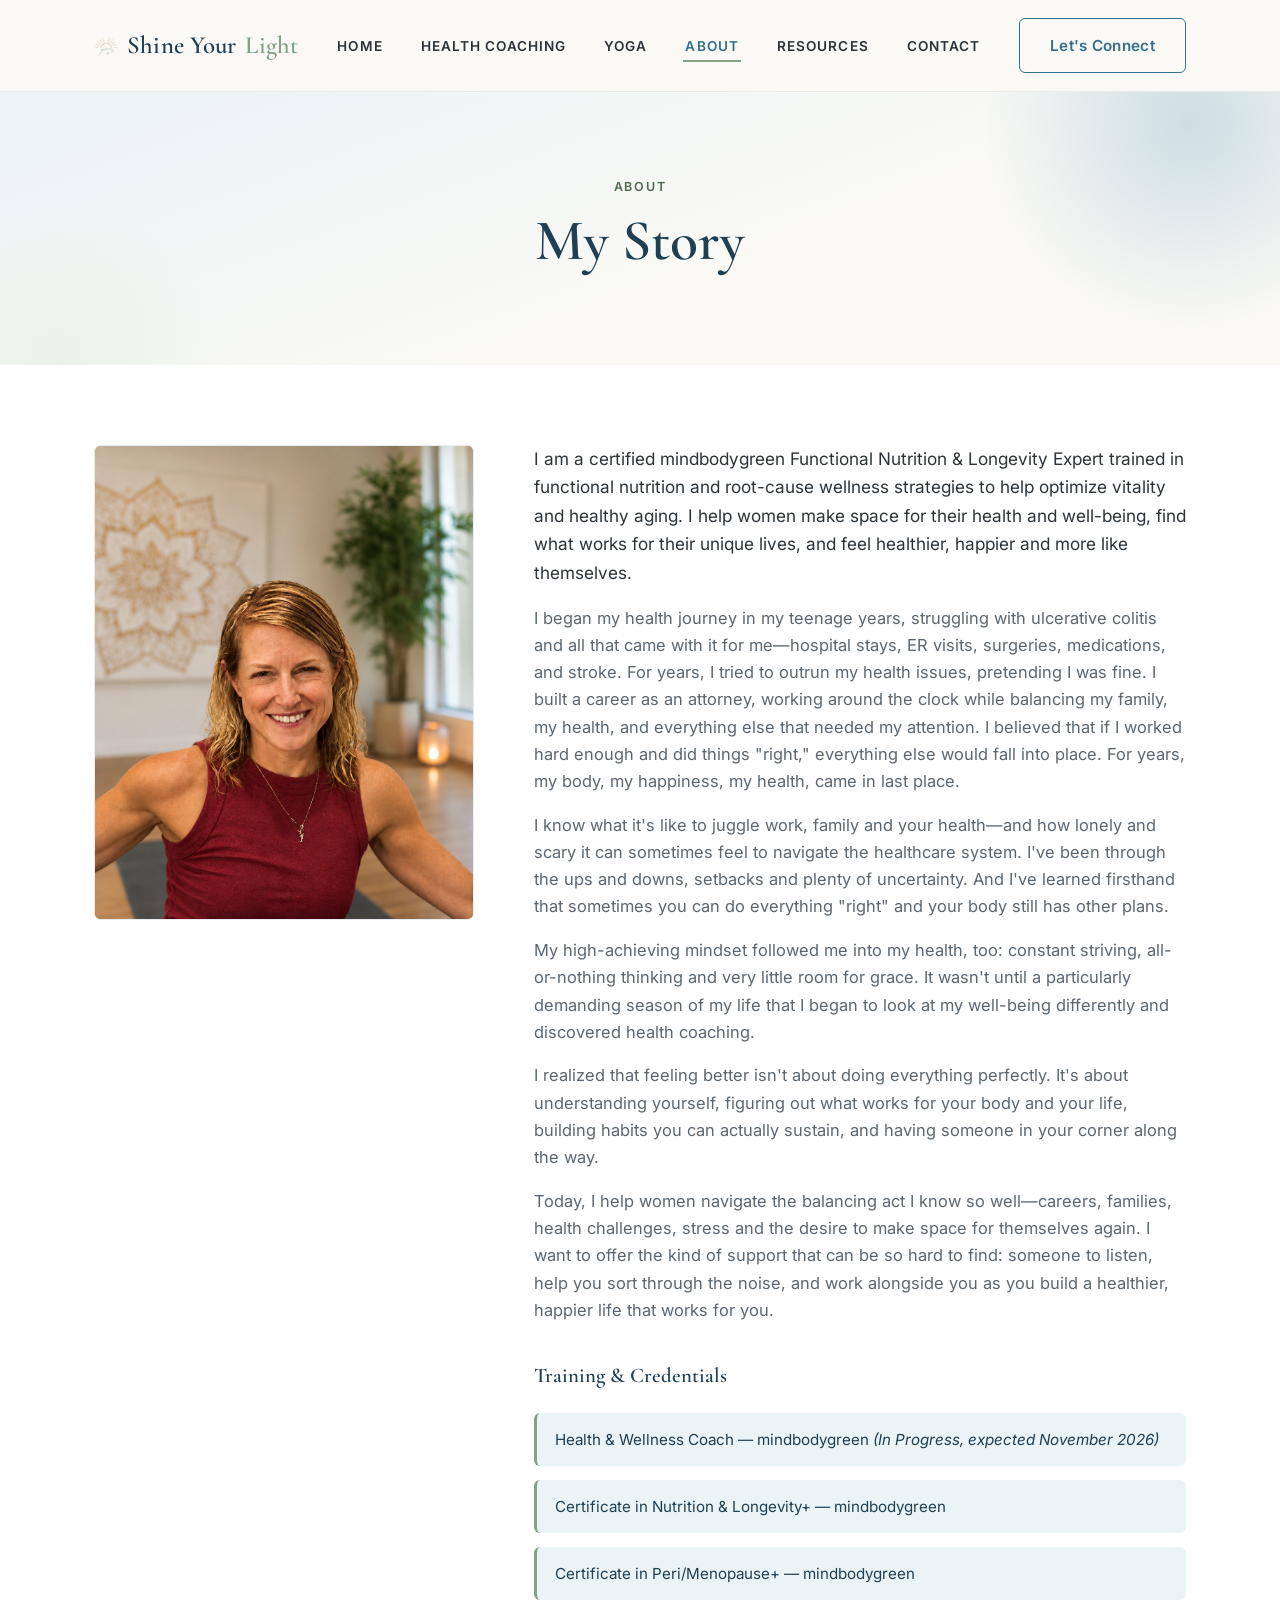
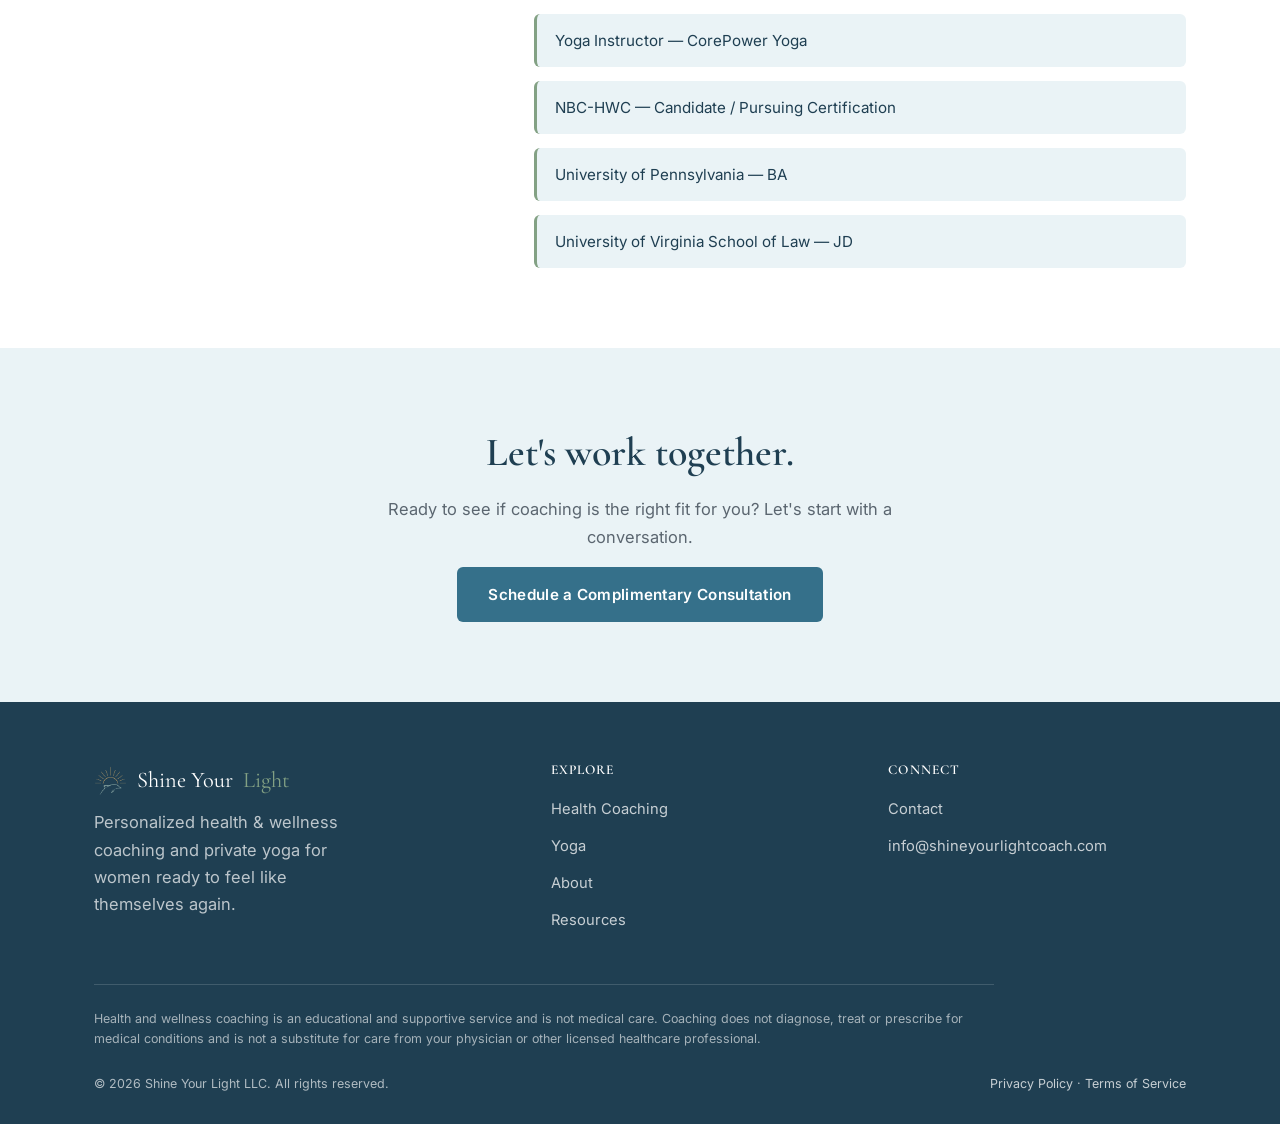
==== commit d9a27bc6: "Add education (Penn BA, UVA Law JD) to About credentials Co-Authored-By: Claude Sonnet 5.5 <noreply@" ====
--- a/about.html
+++ b/about.html
@@ -64,6 +64,8 @@
           <li>Certificate in Peri/Menopause+ &mdash; mindbodygreen</li>
           <li>Yoga Instructor &mdash; CorePower Yoga</li>
           <li>NBC-HWC &mdash; Candidate / Pursuing Certification</li>
+          <li>University of Pennsylvania &mdash; BA</li>
+          <li>University of Virginia School of Law &mdash; JD</li>
         </ul>
       </div>
     </div>
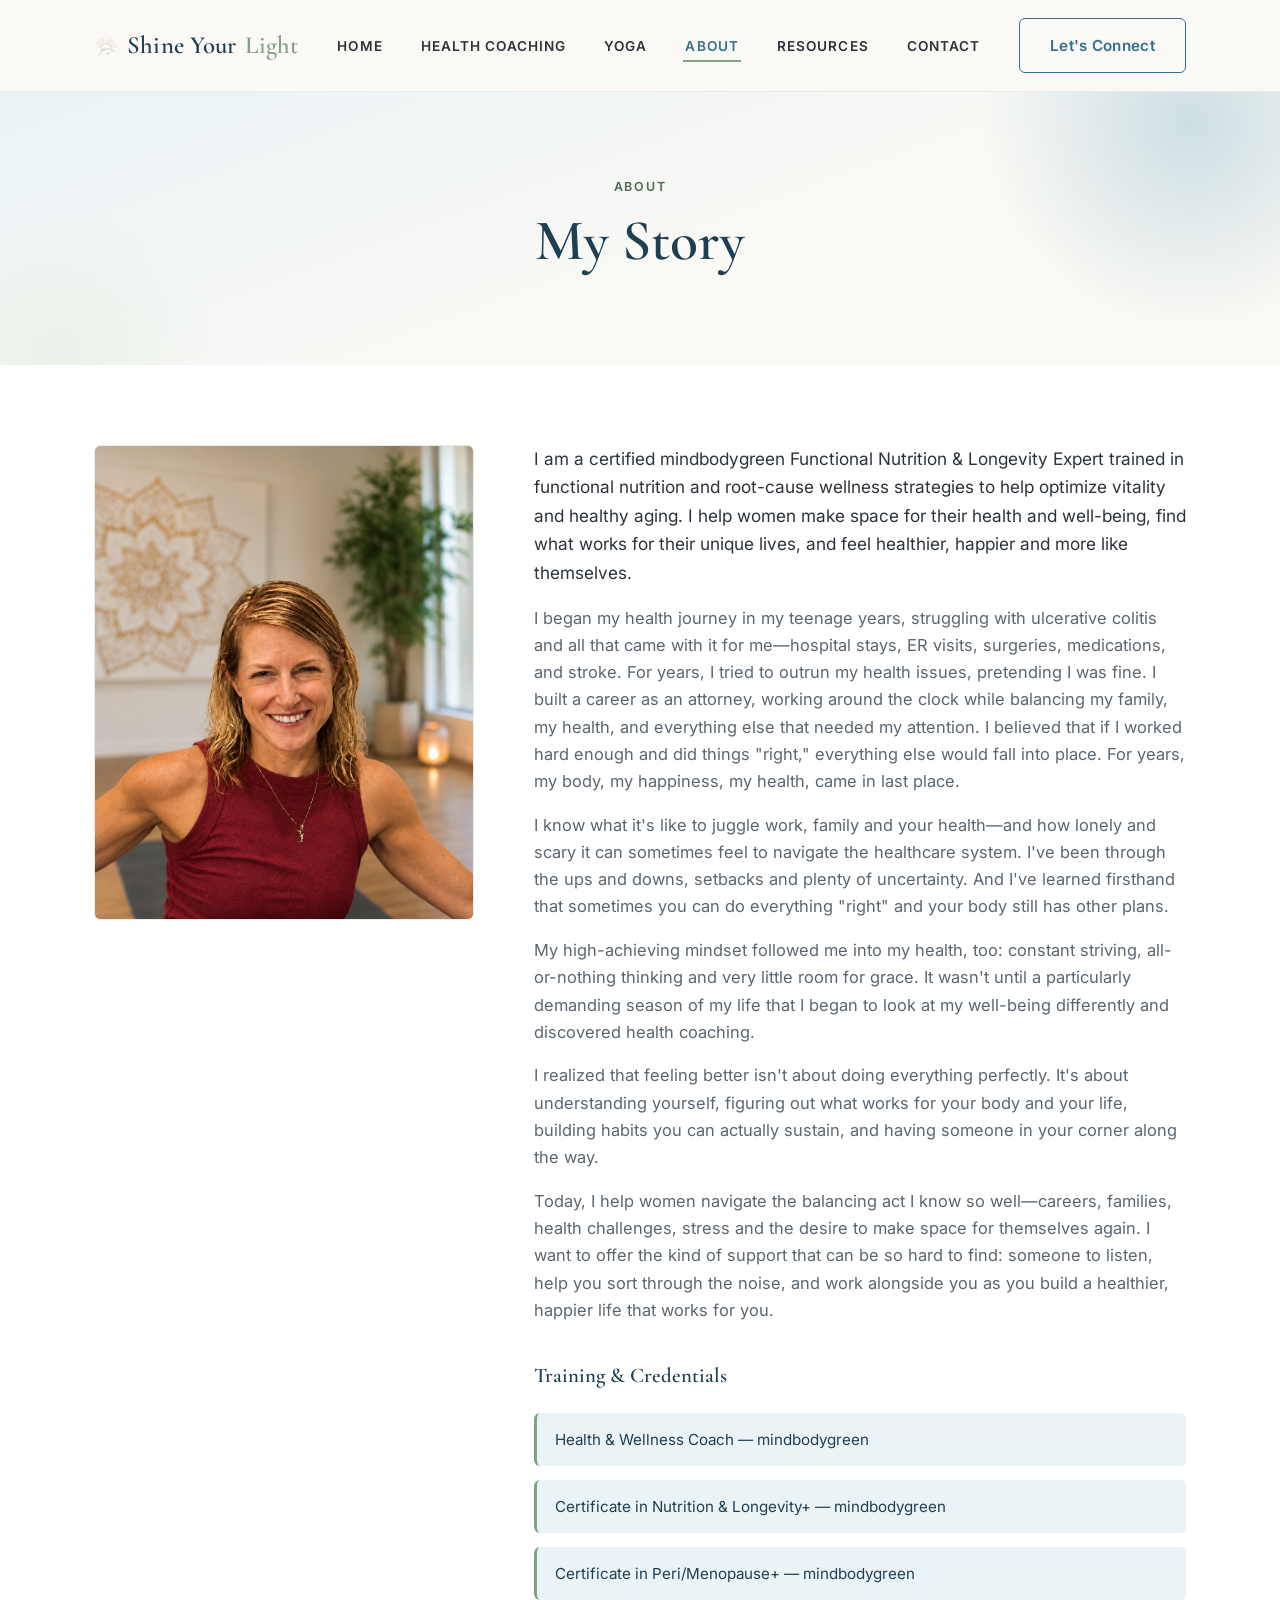
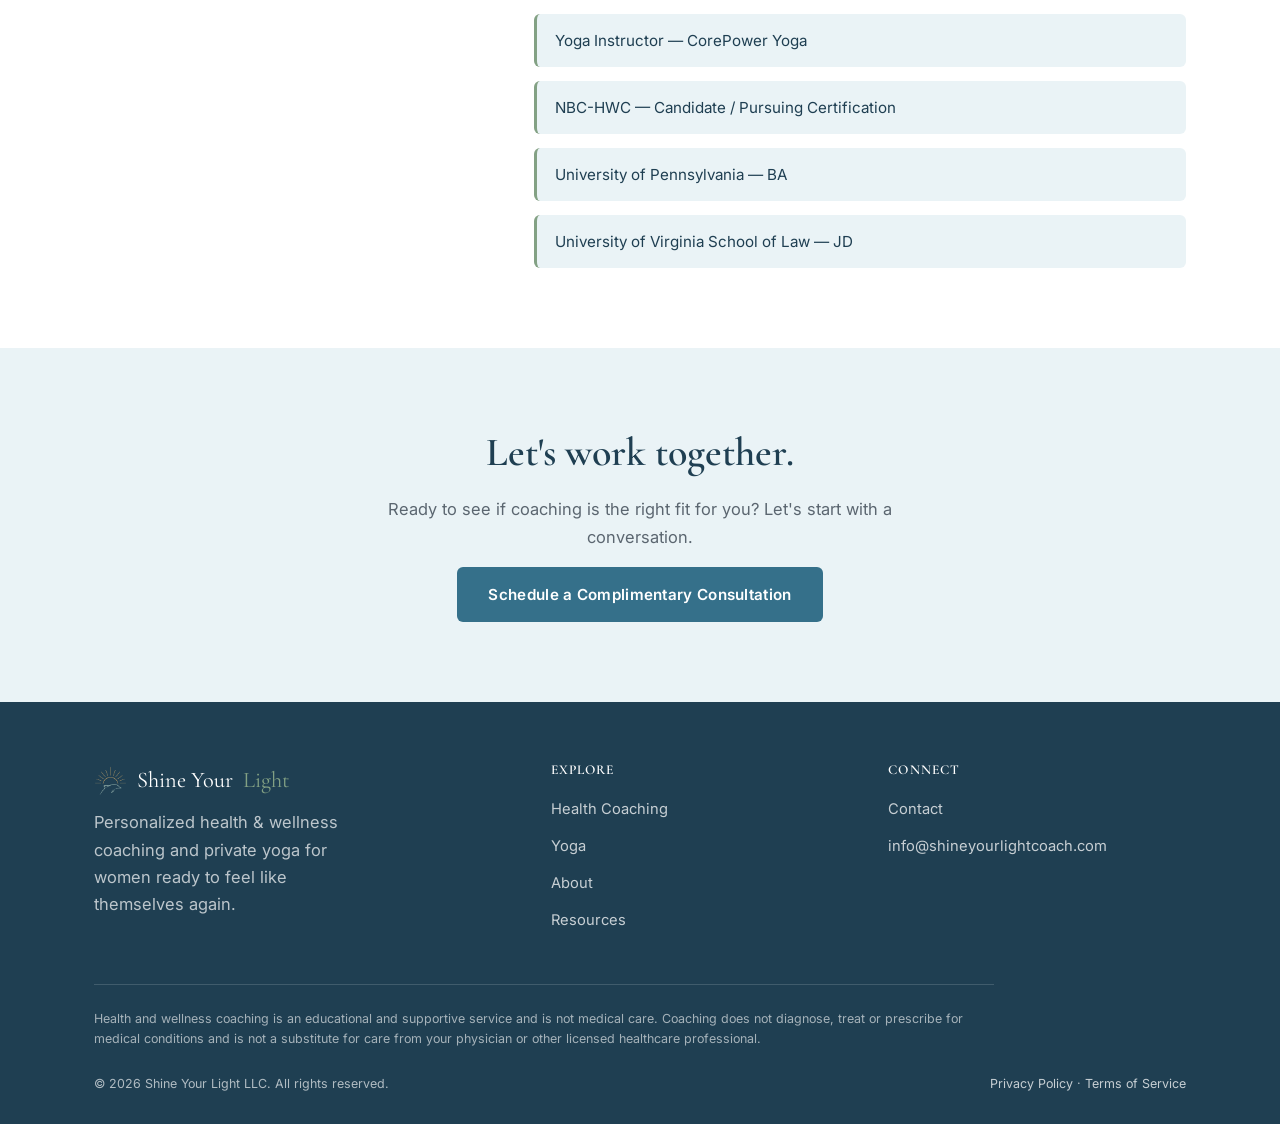
==== commit be8d04a1: "Remove "In Progress" tag from Health & Wellness Coach credential Co-Authored-By: Claude Sonnet 5.5 <" ====
--- a/about.html
+++ b/about.html
@@ -59,7 +59,7 @@
 
         <h3 style="margin-top:40px;">Training &amp; Credentials</h3>
         <ul class="credentials">
-          <li>Health &amp; Wellness Coach &mdash; mindbodygreen <em>(In Progress, expected November 2026)</em></li>
+          <li>Health &amp; Wellness Coach &mdash; mindbodygreen</li>
           <li>Certificate in Nutrition &amp; Longevity+ &mdash; mindbodygreen</li>
           <li>Certificate in Peri/Menopause+ &mdash; mindbodygreen</li>
           <li>Yoga Instructor &mdash; CorePower Yoga</li>
